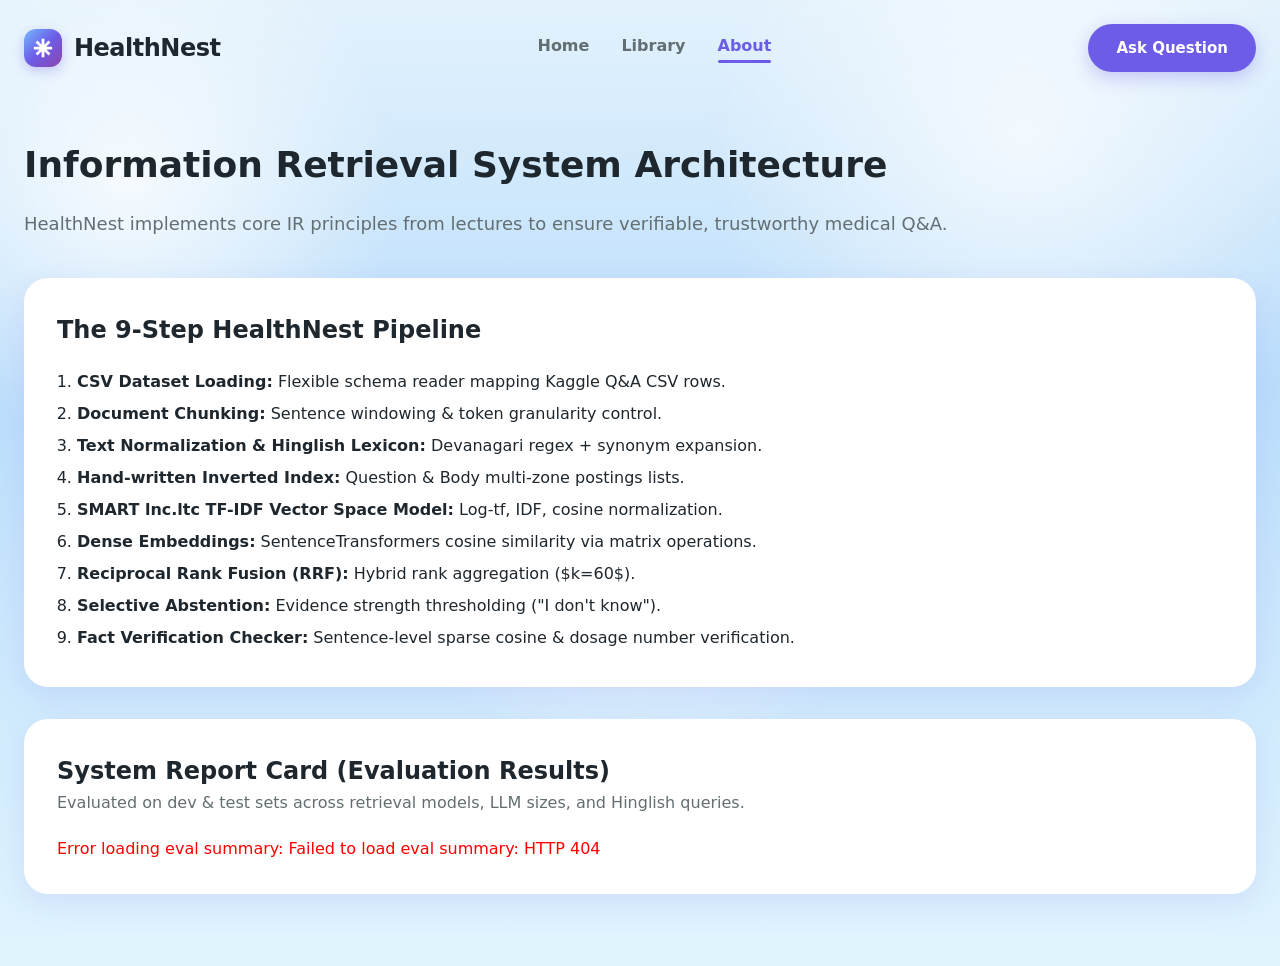
==== frontend/about.html @ 064f39f6 "Completed HealthNest IR & RAG Q&A System implementation" ====
<!DOCTYPE html>
<html lang="en">
<head>
  <meta charset="UTF-8">
  <meta name="viewport" content="width=device-width, initial-scale=1.0">
  <title>About & IR Report Card - HealthNest</title>
  <link rel="stylesheet" href="css/styles.css">
</head>
<body>
  <div class="cloud-bg"></div>
  <div class="app-wrapper">
    <header>
      <a href="/" class="logo-group">
        <div class="logo-asterisk">
          <svg width="22" height="22" viewBox="0 0 24 24" fill="none" stroke="currentColor" stroke-width="3">
            <path d="M12 2v20M2 12h20M4.93 4.93l14.14 14.14M4.93 19.07L19.07 4.93"/>
          </svg>
        </div>
        <span class="logo-text">HealthNest</span>
      </a>
      <nav>
        <a href="/">Home</a>
        <a href="/library">Library</a>
        <a href="/about" class="active">About</a>
      </nav>
      <div class="nav-actions">
        <a href="/" class="btn-get-started" style="text-decoration:none;">Ask Question</a>
      </div>
    </header>

    <section style="padding: 40px 0;">
      <h1 style="font-size: 36px; margin-bottom: 16px;">Information Retrieval System Architecture</h1>
      <p style="font-size: 18px; color: var(--text-muted); margin-bottom: 40px;">
        HealthNest implements core IR principles from lectures to ensure verifiable, trustworthy medical Q&A.
      </p>

      <!-- 9-Step Pipeline Explanation -->
      <div class="answer-card">
        <h2>The 9-Step HealthNest Pipeline</h2>
        <ol style="margin-left: 20px; margin-top: 16px; line-height: 2;">
          <li><strong>CSV Dataset Loading:</strong> Flexible schema reader mapping Kaggle Q&A CSV rows.</li>
          <li><strong>Document Chunking:</strong> Sentence windowing & token granularity control.</li>
          <li><strong>Text Normalization & Hinglish Lexicon:</strong> Devanagari regex + synonym expansion.</li>
          <li><strong>Hand-written Inverted Index:</strong> Question & Body multi-zone postings lists.</li>
          <li><strong>SMART lnc.ltc TF-IDF Vector Space Model:</strong> Log-tf, IDF, cosine normalization.</li>
          <li><strong>Dense Embeddings:</strong> SentenceTransformers cosine similarity via matrix operations.</li>
          <li><strong>Reciprocal Rank Fusion (RRF):</strong> Hybrid rank aggregation ($k=60$).</li>
          <li><strong>Selective Abstention:</strong> Evidence strength thresholding ("I don't know").</li>
          <li><strong>Fact Verification Checker:</strong> Sentence-level sparse cosine & dosage number verification.</li>
        </ol>
      </div>

      <!-- Evaluation Report Card -->
      <div class="answer-card" style="margin-top: 32px;">
        <h2>System Report Card (Evaluation Results)</h2>
        <p style="color: var(--text-muted); margin-bottom: 20px;">Evaluated on dev & test sets across retrieval models, LLM sizes, and Hinglish queries.</p>
        
        <div id="evalContainer">
          <p>Loading evaluation metrics summary...</p>
        </div>
      </div>
    </section>
  </div>

  <script type="module" src="js/about.js"></script>
</body>
</html>
---- frontend/css/styles.css ----
/* 
  HealthNest - Modern Premium Healthcare UI Design System
  Implements visual source of truth matching attached design screenshot.
*/

:root {
  --primary-purple: #6c5ce7;
  --primary-purple-dark: #5849c4;
  --primary-purple-light: #a29bfe;
  --purple-gradient: linear-gradient(135deg, #74b9ff 0%, #6c5ce7 50%, #8e44ad 100%);
  --sky-blue-gradient: linear-gradient(180deg, #e3f2fd 0%, #bbdefb 40%, #e1f5fe 100%);
  --card-bg: rgba(255, 255, 255, 0.85);
  --glass-border: rgba(255, 255, 255, 0.6);
  --text-dark: #1e272e;
  --text-muted: #636e72;
  --bg-light: #f8f9fa;
  --success-green: #00b894;
  --warning-amber: #fdcb6e;
  --danger-red: #d63031;
  --shadow-soft: 0 10px 30px rgba(108, 92, 231, 0.12);
  --shadow-hover: 0 15px 35px rgba(108, 92, 231, 0.22);
  --radius-pill: 50px;
  --radius-card: 20px;
  --font-main: system-ui, -apple-system, BlinkMacSystemFont, "Segoe UI", Roboto, sans-serif;
}

* {
  box-sizing: border-box;
  margin: 0;
  padding: 0;
}

body {
  font-family: var(--font-main);
  background: var(--sky-blue-gradient);
  color: var(--text-dark);
  min-height: 100vh;
  line-height: 1.6;
  overflow-x: hidden;
}

/* Background Cloud Decorations */
.cloud-bg {
  position: fixed;
  top: 0;
  left: 0;
  width: 100%;
  height: 100%;
  pointer-events: none;
  z-index: 0;
  background-image: 
    radial-gradient(circle at 10% 20%, rgba(255, 255, 255, 0.8) 0%, transparent 20%),
    radial-gradient(circle at 80% 15%, rgba(255, 255, 255, 0.7) 0%, transparent 25%),
    radial-gradient(circle at 50% 60%, rgba(255, 255, 255, 0.5) 0%, transparent 30%);
}

.app-wrapper {
  position: relative;
  z-index: 1;
  max-width: 1300px;
  margin: 0 auto;
  padding: 0 24px;
}

/* Header & Top Navigation */
header {
  display: flex;
  justify-content: space-between;
  align-items: center;
  padding: 24px 0;
}

.logo-group {
  display: flex;
  align-items: center;
  gap: 12px;
  text-decoration: none;
}

.logo-asterisk {
  width: 38px;
  height: 38px;
  background: var(--purple-gradient);
  border-radius: 12px;
  display: flex;
  align-items: center;
  justify-content: center;
  color: white;
  font-weight: bold;
  box-shadow: 0 4px 12px rgba(108, 92, 231, 0.3);
}

.logo-text {
  font-size: 24px;
  font-weight: 800;
  color: var(--text-dark);
  letter-spacing: -0.5px;
}

nav {
  display: flex;
  gap: 32px;
}

nav a {
  text-decoration: none;
  color: var(--text-muted);
  font-weight: 600;
  font-size: 16px;
  position: relative;
  padding-bottom: 4px;
  transition: color 0.2s ease;
}

nav a.active {
  color: var(--primary-purple);
}

nav a.active::after {
  content: "";
  position: absolute;
  bottom: 0;
  left: 0;
  width: 100%;
  height: 3px;
  background: var(--primary-purple);
  border-radius: 2px;
}

.nav-actions {
  display: flex;
  align-items: center;
  gap: 16px;
}

.btn-get-started {
  background: var(--primary-purple);
  color: white;
  border: none;
  padding: 12px 28px;
  border-radius: var(--radius-pill);
  font-weight: 700;
  font-size: 15px;
  cursor: pointer;
  box-shadow: 0 6px 18px rgba(108, 92, 231, 0.3);
  transition: transform 0.2s ease, background 0.2s ease;
}

.btn-get-started:hover {
  transform: translateY(-2px);
  background: var(--primary-purple-dark);
}

.btn-avatar-settings {
  width: 44px;
  height: 44px;
  border-radius: 50%;
  background: white;
  border: 1px solid var(--glass-border);
  display: flex;
  align-items: center;
  justify-content: center;
  cursor: pointer;
  box-shadow: var(--shadow-soft);
  transition: transform 0.2s ease;
}

.btn-avatar-settings:hover {
  transform: scale(1.05);
}

/* Settings Popover Modal */
.settings-popover {
  display: none;
  position: absolute;
  top: 80px;
  right: 24px;
  width: 320px;
  background: white;
  border-radius: var(--radius-card);
  padding: 24px;
  box-shadow: 0 20px 40px rgba(0, 0, 0, 0.15);
  border: 1px solid var(--glass-border);
  z-index: 100;
}

.settings-popover.active {
  display: block;
}

.settings-popover h3 {
  font-size: 18px;
  margin-bottom: 16px;
  color: var(--text-dark);
}

.form-group {
  margin-bottom: 16px;
}

.form-group label {
  display: block;
  font-size: 13px;
  font-weight: 700;
  color: var(--text-muted);
  margin-bottom: 6px;
}

.form-group select, .form-group input[type="number"] {
  width: 100%;
  padding: 10px 14px;
  border-radius: 10px;
  border: 1px solid #dfe6e9;
  font-size: 14px;
  outline: none;
}

.checkbox-group {
  display: flex;
  align-items: center;
  gap: 10px;
  margin-top: 10px;
}

/* Hero Section */
.hero-container {
  display: grid;
  grid-template-columns: 1.1fr 0.9fr;
  gap: 40px;
  align-items: center;
  padding: 40px 0 60px 0;
}

.hero-content h1 {
  font-size: 64px;
  font-weight: 900;
  line-height: 1.05;
  letter-spacing: -2px;
  color: var(--text-dark);
  margin-bottom: 32px;
}

.hero-content h1 span.gradient-text {
  background: var(--purple-gradient);
  -webkit-background-clip: text;
  -webkit-text-fill-color: transparent;
}

/* Search Bar Pill */
.search-pill-container {
  position: relative;
  background: white;
  border-radius: var(--radius-pill);
  padding: 8px 12px 8px 24px;
  display: flex;
  align-items: center;
  box-shadow: var(--shadow-soft);
  border: 1px solid rgba(255, 255, 255, 0.8);
  margin-bottom: 40px;
  transition: box-shadow 0.3s ease;
}

.search-pill-container:focus-within {
  box-shadow: var(--shadow-hover);
}

.search-icon {
  color: var(--text-muted);
  margin-right: 14px;
}

.search-input {
  flex: 1;
  border: none;
  outline: none;
  font-size: 18px;
  font-family: inherit;
  color: var(--text-dark);
  background: transparent;
}

.btn-search-submit {
  width: 50px;
  height: 50px;
  border-radius: 50%;
  background: var(--purple-gradient);
  border: none;
  color: white;
  display: flex;
  align-items: center;
  justify-content: center;
  cursor: pointer;
  box-shadow: 0 4px 14px rgba(108, 92, 231, 0.4);
  transition: transform 0.2s ease;
}

.btn-search-submit:hover {
  transform: scale(1.08);
}

/* Category Cards */
.category-cards-grid {
  display: grid;
  grid-template-columns: repeat(3, 1fr);
  gap: 20px;
}

.cat-card {
  background: var(--card-bg);
  backdrop-filter: blur(10px);
  border-radius: var(--radius-card);
  padding: 24px;
  text-align: center;
  border: 1px solid var(--glass-border);
  box-shadow: var(--shadow-soft);
  cursor: pointer;
  transition: transform 0.2s ease, box-shadow 0.2s ease;
}

.cat-card:hover {
  transform: translateY(-5px);
  box-shadow: var(--shadow-hover);
}

.cat-icon-wrapper {
  width: 56px;
  height: 56px;
  border-radius: 16px;
  background: #f1f2f6;
  margin: 0 auto 14px auto;
  display: flex;
  align-items: center;
  justify-content: center;
}

.cat-card h4 {
  font-size: 16px;
  font-weight: 700;
  color: var(--text-dark);
}

/* Hero Right Image */
.hero-image-wrapper {
  position: relative;
  width: 100%;
  height: 480px;
  border-radius: 30px;
  overflow: hidden;
  box-shadow: var(--shadow-soft);
}

.hero-img {
  width: 100%;
  height: 100%;
  object-fit: cover;

}

/* Results & Answer Section */
.results-section {
  display: none;
  margin-top: 40px;
  padding-bottom: 80px;
}

.results-section.active {
  display: block;
}

.answer-card {
  background: white;
  border-radius: 24px;
  padding: 32px;
  box-shadow: var(--shadow-soft);
  border: 1px solid var(--glass-border);
  margin-bottom: 32px;
}

.answer-card-header {
  display: flex;
  justify-content: space-between;
  align-items: center;
  margin-bottom: 20px;
  padding-bottom: 12px;
  border-bottom: 1px solid #f1f2f6;
}

.answer-badge {
  display: inline-block;
  padding: 4px 12px;
  border-radius: var(--radius-pill);
  font-size: 12px;
  font-weight: 700;
  text-transform: uppercase;
}

.badge-supported {
  background: #e6fffa;
  color: var(--success-green);
  border: 1px solid #b2f5ea;
}

.badge-not-found {
  background: #fffaf0;
  color: #dd6b20;
  border: 1px solid #fbd38d;
}

.sentence-item {
  margin-bottom: 16px;
  font-size: 17px;
  line-height: 1.7;
}

.citation-tag {
  display: inline-flex;
  align-items: center;
  justify-content: center;
  width: 26px;
  height: 26px;
  background: var(--primary-purple-light);
  color: white;
  border-radius: 50%;
  font-size: 12px;
  font-weight: 800;
  margin-left: 6px;
  cursor: pointer;
  text-decoration: none;
  transition: transform 0.2s ease, background 0.2s ease;
}

.citation-tag:hover {
  transform: scale(1.15);
  background: var(--primary-purple);
}

/* Banner Alerts */
.emergency-banner {
  background: #fff5f5;
  border-left: 6px solid var(--danger-red);
  padding: 16px 20px;
  border-radius: 12px;
  margin-bottom: 24px;
  color: #c53030;
  font-weight: 700;
  font-size: 15px;
}

.disclaimer-footer {
  margin-top: 24px;
  padding-top: 14px;
  border-top: 1px solid #f1f2f6;
  font-size: 13px;
  color: var(--text-muted);
  font-style: italic;
}

/* Sources List */
.sources-container {
  margin-top: 32px;
}

.sources-container h3 {
  font-size: 20px;
  margin-bottom: 16px;
}

.source-card {
  background: white;
  border-radius: 16px;
  padding: 20px;
  margin-bottom: 16px;
  border: 1px solid #edf2f7;
  box-shadow: 0 4px 12px rgba(0,0,0,0.03);
  transition: border-color 0.3s ease;
}

.source-card.highlighted {
  border: 2px solid var(--primary-purple);
  box-shadow: 0 0 15px rgba(108, 92, 231, 0.2);
}

.source-num {
  font-weight: 800;
  color: var(--primary-purple);
  margin-right: 8px;
}

/* Inspector Collapsible */
.inspector-card {
  background: #f8fafc;
  border-radius: 16px;
  padding: 20px;
  margin-top: 32px;
  border: 1px solid #e2e8f0;
}

.inspector-grid {
  display: grid;
  grid-template-columns: repeat(3, 1fr);
  gap: 16px;
  margin-top: 16px;
}

.inspector-col {
  background: white;
  padding: 14px;
  border-radius: 12px;
  font-size: 13px;
}

/* Skeleton Loading Animation */
.skeleton-loader {
  display: none;
  padding: 40px;
  text-align: center;
}

.skeleton-loader.active {
  display: block;
}

.skeleton-line {
  height: 18px;
  background: linear-gradient(90deg, #edf2f7 25%, #e2e8f0 50%, #edf2f7 75%);
  background-size: 200% 100%;
  animation: loading 1.5s infinite;
  border-radius: 6px;
  margin-bottom: 12px;
}

@keyframes loading {
  0% { background-position: 200% 0; }
  100% { background-position: -200% 0; }
}

/* Responsive Layout */
@media (max-width: 900px) {
  .hero-container {
    grid-template-columns: 1fr;
  }
  .hero-image-wrapper {
    height: 300px;
  }
  .category-cards-grid {
    grid-template-columns: 1fr;
  }
}
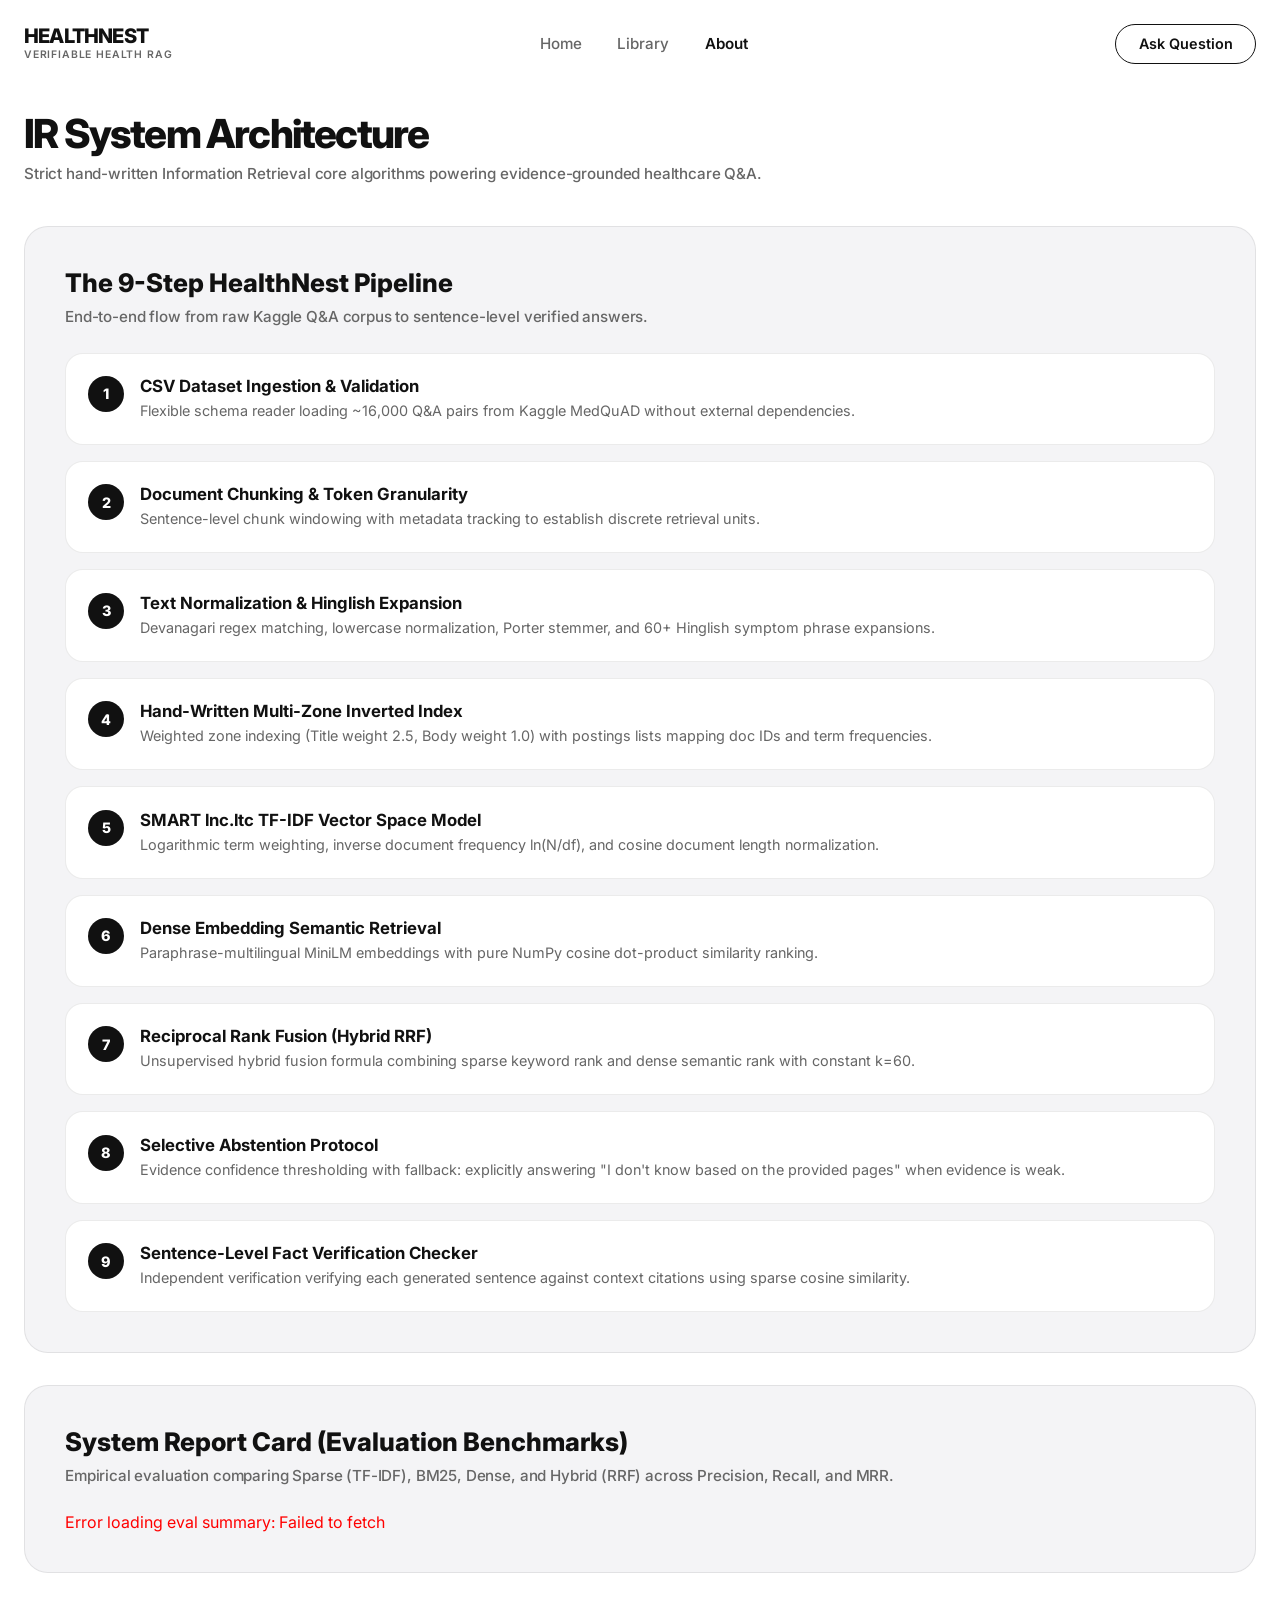
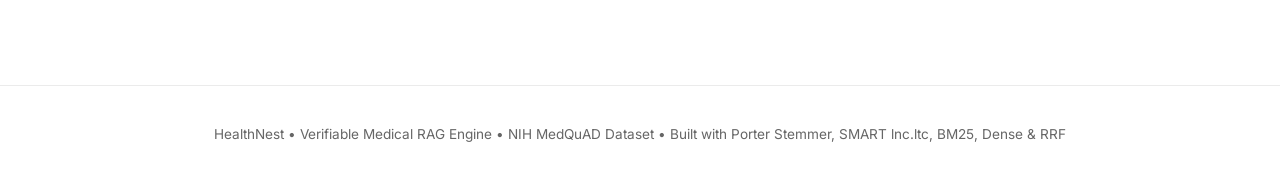
==== commit 5a181c53: "Redesigned answer, library, and about pages into unified Dr. Preeti minimalist luxury Bento design s" ====
--- a/frontend/about.html
+++ b/frontend/about.html
@@ -3,64 +3,140 @@
 <head>
   <meta charset="UTF-8">
   <meta name="viewport" content="width=device-width, initial-scale=1.0">
-  <title>About & IR Report Card - HealthNest</title>
+  <title>About & Architecture — HealthNest</title>
+  <meta name="description" content="Information Retrieval architecture, 9-step pipeline, and system report card benchmarks.">
+  
+  <!-- Google Fonts & Font Awesome -->
+  <link rel="preconnect" href="https://fonts.googleapis.com">
+  <link rel="preconnect" href="https://fonts.gstatic.com" crossorigin>
+  <link href="https://fonts.googleapis.com/css2?family=Inter:wght@400;500;600;700;800;900&display=swap" rel="stylesheet">
+  <link rel="stylesheet" href="https://cdnjs.cloudflare.com/ajax/libs/font-awesome/6.4.0/css/all.min.css">
   <link rel="stylesheet" href="css/styles.css">
 </head>
 <body>
-  <div class="cloud-bg"></div>
-  <div class="app-wrapper">
-    <header>
-      <a href="/" class="logo-group">
-        <div class="logo-asterisk">
-          <svg width="22" height="22" viewBox="0 0 24 24" fill="none" stroke="currentColor" stroke-width="3">
-            <path d="M12 2v20M2 12h20M4.93 4.93l14.14 14.14M4.93 19.07L19.07 4.93"/>
-          </svg>
-        </div>
-        <span class="logo-text">HealthNest</span>
+
+  <!-- Header -->
+  <header class="header">
+    <div class="container header-inner">
+      <a href="/" class="logo-block">
+        <span class="logo-main">HEALTHNEST</span>
+        <span class="logo-sub">verifiable health rag</span>
       </a>
-      <nav>
+
+      <nav class="header-nav-links">
         <a href="/">Home</a>
         <a href="/library">Library</a>
         <a href="/about" class="active">About</a>
       </nav>
-      <div class="nav-actions">
-        <a href="/" class="btn-get-started" style="text-decoration:none;">Ask Question</a>
-      </div>
-    </header>
 
-    <section style="padding: 40px 0;">
-      <h1 style="font-size: 36px; margin-bottom: 16px;">Information Retrieval System Architecture</h1>
-      <p style="font-size: 18px; color: var(--text-muted); margin-bottom: 40px;">
-        HealthNest implements core IR principles from lectures to ensure verifiable, trustworthy medical Q&A.
+      <a href="/" class="btn-pill btn-outline">Ask Question</a>
+    </div>
+  </header>
+
+  <main class="container" style="padding-top: 1.5rem; padding-bottom: 5rem;">
+    <!-- Hero Title -->
+    <div style="margin-bottom: 2.5rem;">
+      <h1 class="text-massive" style="font-size: 2.5rem; margin-bottom: 0.5rem;">IR System Architecture</h1>
+      <p class="text-subtitle">
+        Strict hand-written Information Retrieval core algorithms powering evidence-grounded healthcare Q&A.
+      </p>
+    </div>
+
+    <!-- 9-Step Pipeline Card -->
+    <div class="answer-hero-header">
+      <h2 style="font-size: 1.6rem; font-weight: 800; color: var(--text-pure); margin-bottom: 0.5rem;">
+        The 9-Step HealthNest Pipeline
+      </h2>
+      <p class="text-subtitle" style="margin-bottom: 1.5rem;">
+        End-to-end flow from raw Kaggle Q&A corpus to sentence-level verified answers.
       </p>
 
-      <!-- 9-Step Pipeline Explanation -->
-      <div class="answer-card">
-        <h2>The 9-Step HealthNest Pipeline</h2>
-        <ol style="margin-left: 20px; margin-top: 16px; line-height: 2;">
-          <li><strong>CSV Dataset Loading:</strong> Flexible schema reader mapping Kaggle Q&A CSV rows.</li>
-          <li><strong>Document Chunking:</strong> Sentence windowing & token granularity control.</li>
-          <li><strong>Text Normalization & Hinglish Lexicon:</strong> Devanagari regex + synonym expansion.</li>
-          <li><strong>Hand-written Inverted Index:</strong> Question & Body multi-zone postings lists.</li>
-          <li><strong>SMART lnc.ltc TF-IDF Vector Space Model:</strong> Log-tf, IDF, cosine normalization.</li>
-          <li><strong>Dense Embeddings:</strong> SentenceTransformers cosine similarity via matrix operations.</li>
-          <li><strong>Reciprocal Rank Fusion (RRF):</strong> Hybrid rank aggregation ($k=60$).</li>
-          <li><strong>Selective Abstention:</strong> Evidence strength thresholding ("I don't know").</li>
-          <li><strong>Fact Verification Checker:</strong> Sentence-level sparse cosine & dosage number verification.</li>
-        </ol>
+      <ul class="architecture-pipeline-list">
+        <li class="pipeline-step-item">
+          <div class="pipeline-step-number">1</div>
+          <div class="pipeline-step-content">
+            <strong>CSV Dataset Ingestion & Validation</strong>
+            <p>Flexible schema reader loading ~16,000 Q&A pairs from Kaggle MedQuAD without external dependencies.</p>
+          </div>
+        </li>
+        <li class="pipeline-step-item">
+          <div class="pipeline-step-number">2</div>
+          <div class="pipeline-step-content">
+            <strong>Document Chunking & Token Granularity</strong>
+            <p>Sentence-level chunk windowing with metadata tracking to establish discrete retrieval units.</p>
+          </div>
+        </li>
+        <li class="pipeline-step-item">
+          <div class="pipeline-step-number">3</div>
+          <div class="pipeline-step-content">
+            <strong>Text Normalization & Hinglish Expansion</strong>
+            <p>Devanagari regex matching, lowercase normalization, Porter stemmer, and 60+ Hinglish symptom phrase expansions.</p>
+          </div>
+        </li>
+        <li class="pipeline-step-item">
+          <div class="pipeline-step-number">4</div>
+          <div class="pipeline-step-content">
+            <strong>Hand-Written Multi-Zone Inverted Index</strong>
+            <p>Weighted zone indexing (Title weight 2.5, Body weight 1.0) with postings lists mapping doc IDs and term frequencies.</p>
+          </div>
+        </li>
+        <li class="pipeline-step-item">
+          <div class="pipeline-step-number">5</div>
+          <div class="pipeline-step-content">
+            <strong>SMART lnc.ltc TF-IDF Vector Space Model</strong>
+            <p>Logarithmic term weighting, inverse document frequency ln(N/df), and cosine document length normalization.</p>
+          </div>
+        </li>
+        <li class="pipeline-step-item">
+          <div class="pipeline-step-number">6</div>
+          <div class="pipeline-step-content">
+            <strong>Dense Embedding Semantic Retrieval</strong>
+            <p>Paraphrase-multilingual MiniLM embeddings with pure NumPy cosine dot-product similarity ranking.</p>
+          </div>
+        </li>
+        <li class="pipeline-step-item">
+          <div class="pipeline-step-number">7</div>
+          <div class="pipeline-step-content">
+            <strong>Reciprocal Rank Fusion (Hybrid RRF)</strong>
+            <p>Unsupervised hybrid fusion formula combining sparse keyword rank and dense semantic rank with constant k=60.</p>
+          </div>
+        </li>
+        <li class="pipeline-step-item">
+          <div class="pipeline-step-number">8</div>
+          <div class="pipeline-step-content">
+            <strong>Selective Abstention Protocol</strong>
+            <p>Evidence confidence thresholding with fallback: explicitly answering "I don't know based on the provided pages" when evidence is weak.</p>
+          </div>
+        </li>
+        <li class="pipeline-step-item">
+          <div class="pipeline-step-number">9</div>
+          <div class="pipeline-step-content">
+            <strong>Sentence-Level Fact Verification Checker</strong>
+            <p>Independent verification verifying each generated sentence against context citations using sparse cosine similarity.</p>
+          </div>
+        </li>
+      </ul>
+    </div>
+
+    <!-- System Report Card -->
+    <div class="answer-hero-header" style="margin-top: 2rem;">
+      <h2 style="font-size: 1.6rem; font-weight: 800; color: var(--text-pure); margin-bottom: 0.5rem;">
+        System Report Card (Evaluation Benchmarks)
+      </h2>
+      <p class="text-subtitle" style="margin-bottom: 1.5rem;">
+        Empirical evaluation comparing Sparse (TF-IDF), BM25, Dense, and Hybrid (RRF) across Precision, Recall, and MRR.
+      </p>
+
+      <div id="evalContainer">
+        <p style="color: #666;">Loading benchmark evaluation metrics...</p>
       </div>
+    </div>
+  </main>
 
-      <!-- Evaluation Report Card -->
-      <div class="answer-card" style="margin-top: 32px;">
-        <h2>System Report Card (Evaluation Results)</h2>
-        <p style="color: var(--text-muted); margin-bottom: 20px;">Evaluated on dev & test sets across retrieval models, LLM sizes, and Hinglish queries.</p>
-        
-        <div id="evalContainer">
-          <p>Loading evaluation metrics summary...</p>
-        </div>
-      </div>
-    </section>
-  </div>
+  <!-- Footer -->
+  <footer class="app-footer">
+    <p>HealthNest • Verifiable Medical RAG Engine • NIH MedQuAD Dataset • Built with Porter Stemmer, SMART lnc.ltc, BM25, Dense & RRF</p>
+  </footer>
 
   <script type="module" src="js/about.js"></script>
 </body>
--- a/frontend/css/styles.css
+++ b/frontend/css/styles.css
@@ -1,548 +1,942 @@
-/* 
-  HealthNest - Modern Premium Healthcare UI Design System
-  Implements visual source of truth matching attached design screenshot.
-*/
+/* ==========================================
+   HEALTHNEST - MINIMALIST LUXURY BENTO DESIGN
+   100% Consistent with Dr. Preeti Aesthetic
+   ========================================== */
 
 :root {
-  --primary-purple: #6c5ce7;
-  --primary-purple-dark: #5849c4;
-  --primary-purple-light: #a29bfe;
-  --purple-gradient: linear-gradient(135deg, #74b9ff 0%, #6c5ce7 50%, #8e44ad 100%);
-  --sky-blue-gradient: linear-gradient(180deg, #e3f2fd 0%, #bbdefb 40%, #e1f5fe 100%);
-  --card-bg: rgba(255, 255, 255, 0.85);
-  --glass-border: rgba(255, 255, 255, 0.6);
-  --text-dark: #1e272e;
-  --text-muted: #636e72;
-  --bg-light: #f8f9fa;
-  --success-green: #00b894;
-  --warning-amber: #fdcb6e;
-  --danger-red: #d63031;
-  --shadow-soft: 0 10px 30px rgba(108, 92, 231, 0.12);
-  --shadow-hover: 0 15px 35px rgba(108, 92, 231, 0.22);
-  --radius-pill: 50px;
-  --radius-card: 20px;
-  --font-main: system-ui, -apple-system, BlinkMacSystemFont, "Segoe UI", Roboto, sans-serif;
+    --bg-body: #ffffff;
+    --bg-card: #f4f4f6;
+    --bg-dark: #111111;
+    --text-pure: #111111;
+    --text-light: #ffffff;
+    --text-muted: #666666;
+    --border-light: rgba(0, 0, 0, 0.08);
+    --border-focus: #111111;
+    
+    --font-main: 'Inter', -apple-system, BlinkMacSystemFont, sans-serif;
+    
+    --radius-bento: 24px;
+    --radius-pill: 100px;
 }
 
 * {
-  box-sizing: border-box;
-  margin: 0;
-  padding: 0;
+    margin: 0;
+    padding: 0;
+    box-sizing: border-box;
+    scroll-behavior: smooth;
 }
 
 body {
-  font-family: var(--font-main);
-  background: var(--sky-blue-gradient);
-  color: var(--text-dark);
-  min-height: 100vh;
-  line-height: 1.6;
-  overflow-x: hidden;
-}
-
-/* Background Cloud Decorations */
-.cloud-bg {
-  position: fixed;
-  top: 0;
-  left: 0;
-  width: 100%;
-  height: 100%;
-  pointer-events: none;
-  z-index: 0;
-  background-image: 
-    radial-gradient(circle at 10% 20%, rgba(255, 255, 255, 0.8) 0%, transparent 20%),
-    radial-gradient(circle at 80% 15%, rgba(255, 255, 255, 0.7) 0%, transparent 25%),
-    radial-gradient(circle at 50% 60%, rgba(255, 255, 255, 0.5) 0%, transparent 30%);
-}
-
-.app-wrapper {
-  position: relative;
-  z-index: 1;
-  max-width: 1300px;
-  margin: 0 auto;
-  padding: 0 24px;
-}
-
-/* Header & Top Navigation */
-header {
-  display: flex;
-  justify-content: space-between;
-  align-items: center;
-  padding: 24px 0;
-}
-
-.logo-group {
-  display: flex;
-  align-items: center;
-  gap: 12px;
-  text-decoration: none;
-}
-
-.logo-asterisk {
-  width: 38px;
-  height: 38px;
-  background: var(--purple-gradient);
-  border-radius: 12px;
-  display: flex;
-  align-items: center;
-  justify-content: center;
-  color: white;
-  font-weight: bold;
-  box-shadow: 0 4px 12px rgba(108, 92, 231, 0.3);
-}
-
-.logo-text {
-  font-size: 24px;
-  font-weight: 800;
-  color: var(--text-dark);
-  letter-spacing: -0.5px;
-}
-
-nav {
-  display: flex;
-  gap: 32px;
-}
-
-nav a {
-  text-decoration: none;
-  color: var(--text-muted);
-  font-weight: 600;
-  font-size: 16px;
-  position: relative;
-  padding-bottom: 4px;
-  transition: color 0.2s ease;
-}
-
-nav a.active {
-  color: var(--primary-purple);
-}
-
-nav a.active::after {
-  content: "";
-  position: absolute;
-  bottom: 0;
-  left: 0;
-  width: 100%;
-  height: 3px;
-  background: var(--primary-purple);
-  border-radius: 2px;
-}
-
-.nav-actions {
-  display: flex;
-  align-items: center;
-  gap: 16px;
-}
-
-.btn-get-started {
-  background: var(--primary-purple);
-  color: white;
-  border: none;
-  padding: 12px 28px;
-  border-radius: var(--radius-pill);
-  font-weight: 700;
-  font-size: 15px;
-  cursor: pointer;
-  box-shadow: 0 6px 18px rgba(108, 92, 231, 0.3);
-  transition: transform 0.2s ease, background 0.2s ease;
-}
-
-.btn-get-started:hover {
-  transform: translateY(-2px);
-  background: var(--primary-purple-dark);
-}
-
-.btn-avatar-settings {
-  width: 44px;
-  height: 44px;
-  border-radius: 50%;
-  background: white;
-  border: 1px solid var(--glass-border);
-  display: flex;
-  align-items: center;
-  justify-content: center;
-  cursor: pointer;
-  box-shadow: var(--shadow-soft);
-  transition: transform 0.2s ease;
-}
-
-.btn-avatar-settings:hover {
-  transform: scale(1.05);
-}
-
-/* Settings Popover Modal */
-.settings-popover {
-  display: none;
-  position: absolute;
-  top: 80px;
-  right: 24px;
-  width: 320px;
-  background: white;
-  border-radius: var(--radius-card);
-  padding: 24px;
-  box-shadow: 0 20px 40px rgba(0, 0, 0, 0.15);
-  border: 1px solid var(--glass-border);
-  z-index: 100;
-}
-
-.settings-popover.active {
-  display: block;
-}
-
-.settings-popover h3 {
-  font-size: 18px;
-  margin-bottom: 16px;
-  color: var(--text-dark);
-}
-
-.form-group {
-  margin-bottom: 16px;
-}
-
-.form-group label {
-  display: block;
-  font-size: 13px;
-  font-weight: 700;
-  color: var(--text-muted);
-  margin-bottom: 6px;
-}
-
-.form-group select, .form-group input[type="number"] {
-  width: 100%;
-  padding: 10px 14px;
-  border-radius: 10px;
-  border: 1px solid #dfe6e9;
-  font-size: 14px;
-  outline: none;
-}
-
-.checkbox-group {
-  display: flex;
-  align-items: center;
-  gap: 10px;
-  margin-top: 10px;
-}
-
-/* Hero Section */
-.hero-container {
-  display: grid;
-  grid-template-columns: 1.1fr 0.9fr;
-  gap: 40px;
-  align-items: center;
-  padding: 40px 0 60px 0;
-}
-
-.hero-content h1 {
-  font-size: 64px;
-  font-weight: 900;
-  line-height: 1.05;
-  letter-spacing: -2px;
-  color: var(--text-dark);
-  margin-bottom: 32px;
-}
-
-.hero-content h1 span.gradient-text {
-  background: var(--purple-gradient);
-  -webkit-background-clip: text;
-  -webkit-text-fill-color: transparent;
-}
-
-/* Search Bar Pill */
+    background-color: var(--bg-body);
+    color: var(--text-pure);
+    font-family: var(--font-main);
+    -webkit-font-smoothing: antialiased;
+    overflow-x: hidden;
+}
+
+/* Typography matching exact reference */
+.text-massive {
+    font-size: clamp(2rem, 3.8vw, 3.4vw);
+    line-height: 1.08;
+    letter-spacing: -0.045em;
+    font-weight: 800;
+    color: var(--text-pure);
+}
+
+.text-huge {
+    font-size: 2.6rem;
+    line-height: 1.05;
+    letter-spacing: -0.04em;
+    font-weight: 800;
+    color: var(--text-pure);
+}
+
+.text-subtitle {
+    font-size: 0.95rem;
+    font-weight: 500;
+    color: var(--text-muted);
+    letter-spacing: -0.01em;
+    line-height: 1.5;
+}
+
+.container {
+    width: 100%;
+    max-width: 1400px;
+    margin: 0 auto;
+    padding: 0 1.5rem;
+}
+
+/* ELITE PRELOADER */
+.loader-wrapper {
+    position: fixed;
+    top: 0;
+    left: 0;
+    width: 100vw;
+    height: 100vh;
+    background-color: var(--bg-body);
+    display: flex;
+    justify-content: center;
+    align-items: center;
+    z-index: 9999;
+    transition: opacity 0.7s cubic-bezier(0.16, 1, 0.3, 1), visibility 0.7s;
+}
+.loader-logo {
+    font-size: 2.5rem;
+    letter-spacing: -0.05em;
+    font-weight: 800;
+    color: var(--text-pure);
+    opacity: 0;
+    animation: loaderReveal 1s cubic-bezier(0.16, 1, 0.3, 1) forwards;
+}
+@keyframes loaderReveal {
+    0% { opacity: 0; transform: translateY(16px); }
+    100% { opacity: 1; transform: translateY(0); }
+}
+
+/* SCROLL REVEAL ANIMATIONS */
+.reveal {
+    opacity: 0;
+    transform: translateY(25px);
+    transition: opacity 0.8s cubic-bezier(0.16, 1, 0.3, 1), transform 0.8s cubic-bezier(0.16, 1, 0.3, 1);
+}
+.reveal.active {
+    opacity: 1;
+    transform: translateY(0);
+}
+
+/* HEADER */
+.header {
+    background: var(--bg-body);
+    padding: 1.5rem 0;
+}
+.header-inner {
+    display: flex;
+    justify-content: space-between;
+    align-items: center;
+}
+.logo-block {
+    display: flex;
+    flex-direction: column;
+    text-decoration: none;
+    color: var(--text-pure);
+}
+.logo-main {
+    font-size: 1.25rem;
+    font-weight: 800;
+    letter-spacing: -0.04em;
+    line-height: 1;
+}
+.logo-sub {
+    font-size: 0.65rem;
+    font-weight: 600;
+    color: var(--text-muted);
+    text-transform: uppercase;
+    letter-spacing: 0.08em;
+    margin-top: 2px;
+}
+
+.header-nav-links {
+    display: flex;
+    gap: 2.2rem;
+    align-items: center;
+}
+.header-nav-links a {
+    text-decoration: none;
+    color: var(--text-muted);
+    font-weight: 500;
+    font-size: 0.95rem;
+    transition: color 0.2s ease;
+}
+.header-nav-links a:hover, .header-nav-links a.active {
+    color: var(--text-pure);
+    font-weight: 600;
+}
+
+.btn-pill {
+    display: inline-flex;
+    align-items: center;
+    justify-content: center;
+    padding: 0.65rem 1.4rem;
+    border-radius: var(--radius-pill);
+    font-size: 0.9rem;
+    font-weight: 600;
+    text-decoration: none;
+    transition: all 0.2s ease;
+    cursor: pointer;
+}
+.btn-outline {
+    border: 1px solid var(--text-pure);
+    color: var(--text-pure);
+    background: transparent;
+}
+.btn-outline:hover {
+    background: var(--text-pure);
+    color: var(--text-light);
+}
+
+.btn-white {
+    background: var(--bg-body);
+    color: var(--text-pure);
+    border: 1px solid var(--border-light);
+    box-shadow: 0 4px 12px rgba(0,0,0,0.04);
+}
+.btn-white:hover {
+    background: var(--text-pure);
+    color: var(--text-light);
+    border-color: var(--text-pure);
+}
+
+/* BENTO HERO SECTION */
+.hero-bento {
+    padding: 0.5rem 0 3rem 0;
+}
+.bento-grid {
+    display: grid;
+    grid-template-columns: 1.15fr 0.85fr;
+    gap: 1.5rem;
+    min-height: 650px;
+}
+.bento-col-left {
+    display: flex;
+    flex-direction: column;
+    gap: 1.5rem;
+}
+.bento-squares {
+    display: grid;
+    grid-template-columns: 1fr 1fr;
+    gap: 1.5rem;
+    height: 190px;
+}
+.bento-box {
+    background: var(--bg-card);
+    border-radius: var(--radius-bento);
+    overflow: hidden;
+    position: relative;
+    border: 1px solid var(--border-light);
+}
+.box-p { padding: 2.2rem; }
+
+.square-box {
+    height: 100%;
+    position: relative;
+    cursor: pointer;
+    transition: transform 0.3s ease;
+}
+.square-box:hover {
+    transform: translateY(-4px);
+}
+.square-box img {
+    position: absolute;
+    top: 0; left: 0;
+    width: 100%; height: 100%;
+    object-fit: cover;
+}
+.square-overlay {
+    position: absolute;
+    bottom: 0.8rem; left: 0.8rem; right: 0.8rem;
+    background: rgba(255, 255, 255, 0.94);
+    backdrop-filter: blur(10px);
+    border-radius: 14px;
+    padding: 0.75rem 1rem;
+    z-index: 5;
+    border: 1px solid rgba(0,0,0,0.06);
+}
+.square-overlay h5 {
+    font-size: 0.88rem;
+    font-weight: 700;
+    color: var(--text-pure);
+}
+
+.bento-col-right {
+    height: 100%;
+}
+.bento-hero-portrait {
+    height: 100%;
+    min-height: 600px;
+    position: relative;
+}
+
+.bento-box > img.hero-bg-img {
+    position: absolute;
+    top: 0;
+    left: 0;
+    width: 100%;
+    height: 100%;
+    object-fit: cover;
+    z-index: 1;
+}
+
+.portrait-inner {
+    position: absolute;
+    bottom: 1.5rem;
+    left: 1.5rem;
+    right: 1.5rem;
+    display: grid;
+    grid-template-columns: 1fr 1fr;
+    gap: 1rem;
+    z-index: 10;
+}
+.glass-card {
+    background: rgba(255, 255, 255, 0.92);
+    backdrop-filter: blur(12px);
+    -webkit-backdrop-filter: blur(12px);
+    border-radius: 18px;
+    padding: 1.4rem;
+    display: flex;
+    flex-direction: column;
+    justify-content: space-between;
+    min-height: 160px;
+    transition: transform 0.3s ease, box-shadow 0.3s ease;
+    border: 1px solid rgba(255, 255, 255, 0.6);
+    cursor: pointer;
+}
+.glass-card:hover {
+    transform: translateY(-5px);
+    box-shadow: 0 12px 24px rgba(0, 0, 0, 0.08);
+}
+.glass-card h4 {
+    font-size: 1.35rem;
+    line-height: 1.15;
+    letter-spacing: -0.03em;
+    font-weight: 800;
+    color: var(--text-pure);
+}
+.glass-card p {
+    font-size: 0.82rem;
+    color: var(--text-muted);
+    margin-top: 0.4rem;
+}
+.glass-card .arrow-btn {
+    align-self: flex-end;
+    width: 32px;
+    height: 32px;
+    border: 1px solid var(--text-pure);
+    border-radius: 50%;
+    display: flex;
+    align-items: center;
+    justify-content: center;
+    color: var(--text-pure);
+    transition: background 0.2s ease, color 0.2s ease;
+}
+.glass-card:hover .arrow-btn {
+    background: var(--text-pure);
+    color: var(--text-light);
+}
+
+/* MINIMALIST SEARCH BAR */
+.bento-search-container {
+    position: relative;
+    width: 100%;
+    margin-top: 1.2rem;
+}
 .search-pill-container {
-  position: relative;
-  background: white;
-  border-radius: var(--radius-pill);
-  padding: 8px 12px 8px 24px;
-  display: flex;
-  align-items: center;
-  box-shadow: var(--shadow-soft);
-  border: 1px solid rgba(255, 255, 255, 0.8);
-  margin-bottom: 40px;
-  transition: box-shadow 0.3s ease;
-}
-
+    background: #ffffff;
+    border-radius: var(--radius-pill);
+    padding: 6px 6px 6px 20px;
+    display: flex;
+    align-items: center;
+    box-shadow: 0 4px 20px rgba(0, 0, 0, 0.06);
+    border: 1px solid rgba(0, 0, 0, 0.1);
+    transition: border-color 0.25s ease, box-shadow 0.25s ease;
+}
 .search-pill-container:focus-within {
-  box-shadow: var(--shadow-hover);
-}
-
+    border-color: var(--text-pure);
+    box-shadow: 0 8px 30px rgba(0, 0, 0, 0.1);
+}
 .search-icon {
-  color: var(--text-muted);
-  margin-right: 14px;
-}
-
+    color: var(--text-pure);
+    margin-right: 12px;
+    flex-shrink: 0;
+}
 .search-input {
-  flex: 1;
-  border: none;
-  outline: none;
-  font-size: 18px;
-  font-family: inherit;
-  color: var(--text-dark);
-  background: transparent;
-}
-
+    flex: 1;
+    border: none;
+    outline: none;
+    font-size: 1.05rem;
+    font-family: inherit;
+    font-weight: 500;
+    color: var(--text-pure);
+    background: transparent;
+}
+.search-input::placeholder {
+    color: #999999;
+}
 .btn-search-submit {
-  width: 50px;
-  height: 50px;
-  border-radius: 50%;
-  background: var(--purple-gradient);
-  border: none;
-  color: white;
-  display: flex;
-  align-items: center;
-  justify-content: center;
-  cursor: pointer;
-  box-shadow: 0 4px 14px rgba(108, 92, 231, 0.4);
-  transition: transform 0.2s ease;
-}
-
+    width: 48px;
+    height: 48px;
+    border-radius: 50%;
+    background: var(--text-pure);
+    border: none;
+    color: var(--text-light);
+    display: flex;
+    align-items: center;
+    justify-content: center;
+    cursor: pointer;
+    transition: transform 0.2s ease, background-color 0.2s ease;
+    flex-shrink: 0;
+}
 .btn-search-submit:hover {
-  transform: scale(1.08);
-}
-
-/* Category Cards */
-.category-cards-grid {
-  display: grid;
-  grid-template-columns: repeat(3, 1fr);
-  gap: 20px;
-}
-
-.cat-card {
-  background: var(--card-bg);
-  backdrop-filter: blur(10px);
-  border-radius: var(--radius-card);
-  padding: 24px;
-  text-align: center;
-  border: 1px solid var(--glass-border);
-  box-shadow: var(--shadow-soft);
-  cursor: pointer;
-  transition: transform 0.2s ease, box-shadow 0.2s ease;
-}
-
-.cat-card:hover {
-  transform: translateY(-5px);
-  box-shadow: var(--shadow-hover);
-}
-
-.cat-icon-wrapper {
-  width: 56px;
-  height: 56px;
-  border-radius: 16px;
-  background: #f1f2f6;
-  margin: 0 auto 14px auto;
-  display: flex;
-  align-items: center;
-  justify-content: center;
-}
-
-.cat-card h4 {
-  font-size: 16px;
-  font-weight: 700;
-  color: var(--text-dark);
-}
-
-/* Hero Right Image */
-.hero-image-wrapper {
-  position: relative;
-  width: 100%;
-  height: 480px;
-  border-radius: 30px;
-  overflow: hidden;
-  box-shadow: var(--shadow-soft);
-}
-
-.hero-img {
-  width: 100%;
-  height: 100%;
-  object-fit: cover;
-
-}
-
-/* Results & Answer Section */
-.results-section {
-  display: none;
-  margin-top: 40px;
-  padding-bottom: 80px;
-}
-
-.results-section.active {
-  display: block;
-}
-
-.answer-card {
-  background: white;
-  border-radius: 24px;
-  padding: 32px;
-  box-shadow: var(--shadow-soft);
-  border: 1px solid var(--glass-border);
-  margin-bottom: 32px;
-}
-
-.answer-card-header {
-  display: flex;
-  justify-content: space-between;
-  align-items: center;
-  margin-bottom: 20px;
-  padding-bottom: 12px;
-  border-bottom: 1px solid #f1f2f6;
+    transform: scale(1.06);
+    background: #333333;
+}
+
+/* MINIMALIST QUERY CHIPS */
+.quick-chips {
+    display: flex;
+    align-items: center;
+    gap: 8px;
+    flex-wrap: wrap;
+    margin-top: 1rem;
+}
+.chip-label {
+    font-size: 0.78rem;
+    font-weight: 700;
+    color: var(--text-muted);
+    text-transform: uppercase;
+    letter-spacing: 0.05em;
+}
+.chip-btn {
+    background: #ffffff;
+    border: 1px solid rgba(0,0,0,0.1);
+    border-radius: 20px;
+    padding: 6px 14px;
+    font-size: 0.82rem;
+    font-weight: 600;
+    color: var(--text-pure);
+    cursor: pointer;
+    transition: all 0.2s ease;
+}
+.chip-btn:hover {
+    background: var(--text-pure);
+    color: var(--text-light);
+    border-color: var(--text-pure);
+    transform: translateY(-2px);
+}
+
+/* MINIMALIST AUTO-SUGGEST DROPDOWN */
+.suggest-dropdown {
+    display: none;
+    position: absolute;
+    top: calc(100% + 8px);
+    left: 0;
+    right: 0;
+    background: rgba(255, 255, 255, 0.98);
+    backdrop-filter: blur(20px);
+    border-radius: 18px;
+    padding: 10px;
+    box-shadow: 0 16px 40px rgba(0, 0, 0, 0.1);
+    border: 1px solid var(--border-light);
+    z-index: 999;
+}
+.suggest-dropdown.active {
+    display: block;
+}
+.suggest-item {
+    display: flex;
+    align-items: center;
+    gap: 12px;
+    padding: 10px 14px;
+    border-radius: 10px;
+    font-size: 0.92rem;
+    font-weight: 600;
+    color: var(--text-pure);
+    cursor: pointer;
+    transition: background 0.15s ease;
+}
+.suggest-item:hover {
+    background: #f1f2f4;
+}
+.suggest-item-icon {
+    color: var(--text-pure);
+}
+
+/* PRIMARY CATEGORIES SECTION */
+.services-section {
+    padding: 4rem 0 6rem 0;
+}
+.service-list {
+    display: grid;
+    grid-template-columns: repeat(3, 1fr);
+    gap: 1.5rem;
+    margin-top: 2.5rem;
+}
+.s-card {
+    background: var(--bg-card);
+    border-radius: var(--radius-bento);
+    padding: 2.2rem;
+    cursor: pointer;
+    transition: transform 0.3s ease, box-shadow 0.3s ease;
+    border: 1px solid var(--border-light);
+}
+.s-card:hover {
+    transform: translateY(-6px);
+    box-shadow: 0 15px 30px rgba(0,0,0,0.06);
+}
+.s-card h3 {
+    font-size: 1.6rem;
+    letter-spacing: -0.03em;
+    margin-bottom: 0.8rem;
+    font-weight: 800;
+    color: var(--text-pure);
+}
+.s-card p {
+    color: var(--text-muted);
+    margin-bottom: 1.8rem;
+    font-size: 0.95rem;
+    line-height: 1.5;
+}
+.s-card img {
+    width: 100%;
+    border-radius: 16px;
+    height: 200px;
+    object-fit: cover;
+}
+
+/* FULLSCREEN MENU OVERLAY */
+.menu-overlay {
+    position: fixed;
+    top: 0; left: 0; width: 100%; height: 100%;
+    background: rgba(255, 255, 255, 0.96);
+    backdrop-filter: blur(20px);
+    -webkit-backdrop-filter: blur(20px);
+    z-index: 10000;
+    display: flex;
+    flex-direction: column;
+    justify-content: center;
+    align-items: center;
+    opacity: 0;
+    visibility: hidden;
+    transition: all 0.4s cubic-bezier(0.16, 1, 0.3, 1);
+}
+.menu-overlay.active {
+    opacity: 1;
+    visibility: visible;
+}
+.menu-close {
+    position: absolute;
+    top: 2rem; right: 2rem;
+    font-size: 2.2rem;
+    cursor: pointer;
+    background: none;
+    border: none;
+    color: var(--text-pure);
+}
+.menu-links {
+    display: flex;
+    flex-direction: column;
+    gap: 2rem;
+    text-align: center;
+}
+.menu-links a {
+    font-size: 2.8rem;
+    font-weight: 800;
+    color: var(--text-pure);
+    text-decoration: none;
+    letter-spacing: -0.04em;
+    transition: color 0.3s ease;
+}
+.menu-links a:hover { color: #555555; }
+
+/* INFO MODAL POPUP */
+.info-modal-overlay {
+    position: fixed;
+    top: 0; left: 0; width: 100%; height: 100%;
+    background: rgba(255, 255, 255, 0.9);
+    backdrop-filter: blur(15px);
+    -webkit-backdrop-filter: blur(15px);
+    z-index: 10500;
+    display: flex;
+    justify-content: center;
+    align-items: center;
+    opacity: 0;
+    visibility: hidden;
+    transition: all 0.4s cubic-bezier(0.16, 1, 0.3, 1);
+}
+.info-modal-overlay.active {
+    opacity: 1;
+    visibility: visible;
+}
+.info-modal-content {
+    background: var(--bg-card);
+    width: 90%;
+    max-width: 600px;
+    padding: 3.5rem;
+    border-radius: var(--radius-bento);
+    position: relative;
+    transform: translateY(30px) scale(0.95);
+    transition: all 0.4s cubic-bezier(0.16, 1, 0.3, 1);
+    box-shadow: 0 20px 40px rgba(0,0,0,0.08);
+    border: 1px solid var(--border-light);
+}
+.info-modal-overlay.active .info-modal-content {
+    transform: translateY(0) scale(1);
+}
+.info-title {
+    font-size: 2.2rem;
+    font-weight: 800;
+    line-height: 1.1;
+    letter-spacing: -0.04em;
+    margin-bottom: 1.2rem;
+    color: var(--text-pure);
+}
+.info-desc {
+    font-size: 1.05rem;
+    line-height: 1.6;
+    color: #444;
+}
+
+/* FOOTER */
+.app-footer {
+    text-align: center;
+    padding: 2.5rem;
+    color: var(--text-muted);
+    font-size: 0.85rem;
+    border-top: 1px solid var(--border-light);
+}
+
+/* ==========================================
+   ANSWER / LIBRARY / ABOUT PAGE STYLES
+   ========================================== */
+
+/* Answer Page Hero & Cards */
+.answer-hero-header {
+    background: var(--bg-card);
+    border-radius: var(--radius-bento);
+    padding: 2.5rem;
+    border: 1px solid var(--border-light);
+    margin-bottom: 2rem;
+    position: relative;
+}
+
+.query-meta-tags {
+    display: flex;
+    gap: 10px;
+    flex-wrap: wrap;
+    margin-top: 1rem;
+}
+
+.meta-pill {
+    background: #ffffff;
+    border: 1px solid var(--border-light);
+    color: var(--text-pure);
+    padding: 6px 16px;
+    border-radius: var(--radius-pill);
+    font-size: 0.82rem;
+    font-weight: 600;
+}
+
+/* Skeleton Loading */
+.skeleton-loader {
+    display: none;
+    background: var(--bg-card);
+    border-radius: var(--radius-bento);
+    padding: 2.5rem;
+    border: 1px solid var(--border-light);
+    margin-bottom: 2rem;
+}
+.skeleton-loader.active {
+    display: block;
+}
+.skeleton-line {
+    height: 18px;
+    background: linear-gradient(90deg, #e2e8f0 25%, #edf2f7 50%, #e2e8f0 75%);
+    background-size: 200% 100%;
+    animation: shimmer 1.5s infinite;
+    border-radius: 8px;
+    margin-bottom: 14px;
+}
+@keyframes shimmer {
+    0% { background-position: 200% 0; }
+    100% { background-position: -200% 0; }
+}
+
+/* Emergency Banner */
+.emergency-banner {
+    background: #fff5f5;
+    border: 1px solid #feb2b2;
+    color: #c53030;
+    padding: 1.2rem 1.8rem;
+    border-radius: var(--radius-bento);
+    font-size: 0.95rem;
+    font-weight: 600;
+    margin-bottom: 1.5rem;
+    line-height: 1.5;
+}
+
+/* Verified Answer Sentence Items */
+.sentence-item {
+    font-size: 1.15rem;
+    line-height: 1.8;
+    color: var(--text-pure);
+    padding: 1rem 0;
+    border-bottom: 1px solid rgba(0, 0, 0, 0.05);
+    display: flex;
+    align-items: baseline;
+    flex-wrap: wrap;
+    gap: 8px;
+}
+.sentence-item:last-child {
+    border-bottom: none;
+}
+
+.citation-tag {
+    display: inline-flex;
+    align-items: center;
+    justify-content: center;
+    background: #111111;
+    color: #ffffff;
+    font-size: 0.75rem;
+    font-weight: 700;
+    padding: 3px 8px;
+    border-radius: 6px;
+    text-decoration: none;
+    margin-left: 4px;
+    transition: transform 0.15s ease, background-color 0.15s ease;
+    cursor: pointer;
+}
+.citation-tag:hover {
+    transform: scale(1.1);
+    background: #333333;
 }
 
 .answer-badge {
-  display: inline-block;
-  padding: 4px 12px;
-  border-radius: var(--radius-pill);
-  font-size: 12px;
-  font-weight: 700;
-  text-transform: uppercase;
-}
-
+    padding: 4px 12px;
+    border-radius: var(--radius-pill);
+    font-size: 0.75rem;
+    font-weight: 700;
+    text-transform: uppercase;
+    letter-spacing: 0.04em;
+    display: inline-flex;
+    align-items: center;
+}
 .badge-supported {
-  background: #e6fffa;
-  color: var(--success-green);
-  border: 1px solid #b2f5ea;
-}
-
+    background: #e6f4ea;
+    color: #137333;
+    border: 1px solid rgba(19, 115, 51, 0.2);
+}
 .badge-not-found {
-  background: #fffaf0;
-  color: #dd6b20;
-  border: 1px solid #fbd38d;
-}
-
-.sentence-item {
-  margin-bottom: 16px;
-  font-size: 17px;
-  line-height: 1.7;
-}
-
-.citation-tag {
-  display: inline-flex;
-  align-items: center;
-  justify-content: center;
-  width: 26px;
-  height: 26px;
-  background: var(--primary-purple-light);
-  color: white;
-  border-radius: 50%;
-  font-size: 12px;
-  font-weight: 800;
-  margin-left: 6px;
-  cursor: pointer;
-  text-decoration: none;
-  transition: transform 0.2s ease, background 0.2s ease;
-}
-
-.citation-tag:hover {
-  transform: scale(1.15);
-  background: var(--primary-purple);
-}
-
-/* Banner Alerts */
-.emergency-banner {
-  background: #fff5f5;
-  border-left: 6px solid var(--danger-red);
-  padding: 16px 20px;
-  border-radius: 12px;
-  margin-bottom: 24px;
-  color: #c53030;
-  font-weight: 700;
-  font-size: 15px;
-}
-
-.disclaimer-footer {
-  margin-top: 24px;
-  padding-top: 14px;
-  border-top: 1px solid #f1f2f6;
-  font-size: 13px;
-  color: var(--text-muted);
-  font-style: italic;
-}
-
-/* Sources List */
-.sources-container {
-  margin-top: 32px;
-}
-
-.sources-container h3 {
-  font-size: 20px;
-  margin-bottom: 16px;
-}
-
+    background: #fce8e6;
+    color: #c5221f;
+    border: 1px solid rgba(197, 34, 31, 0.2);
+}
+
+/* Source Cards */
 .source-card {
-  background: white;
-  border-radius: 16px;
-  padding: 20px;
-  margin-bottom: 16px;
-  border: 1px solid #edf2f7;
-  box-shadow: 0 4px 12px rgba(0,0,0,0.03);
-  transition: border-color 0.3s ease;
-}
-
+    background: var(--bg-card);
+    border-radius: var(--radius-bento);
+    padding: 1.8rem 2.2rem;
+    border: 1px solid var(--border-light);
+    margin-bottom: 1.2rem;
+    transition: transform 0.2s ease, border-color 0.2s ease, box-shadow 0.2s ease;
+}
+.source-card:hover {
+    transform: translateY(-2px);
+    box-shadow: 0 8px 24px rgba(0, 0, 0, 0.04);
+}
 .source-card.highlighted {
-  border: 2px solid var(--primary-purple);
-  box-shadow: 0 0 15px rgba(108, 92, 231, 0.2);
-}
-
+    border-color: #111111;
+    background: #ffffff;
+    box-shadow: 0 12px 30px rgba(0, 0, 0, 0.08);
+}
 .source-num {
-  font-weight: 800;
-  color: var(--primary-purple);
-  margin-right: 8px;
-}
-
-/* Inspector Collapsible */
+    font-weight: 900;
+    color: #111111;
+    font-size: 1.1rem;
+    margin-right: 8px;
+}
+
+/* IR Inspector 3-Col Grid */
+.inspector-grid {
+    display: grid;
+    grid-template-columns: repeat(3, 1fr);
+    gap: 1.5rem;
+    margin-top: 1.2rem;
+}
 .inspector-card {
-  background: #f8fafc;
-  border-radius: 16px;
-  padding: 20px;
-  margin-top: 32px;
-  border: 1px solid #e2e8f0;
-}
-
-.inspector-grid {
-  display: grid;
-  grid-template-columns: repeat(3, 1fr);
-  gap: 16px;
-  margin-top: 16px;
-}
-
-.inspector-col {
-  background: white;
-  padding: 14px;
-  border-radius: 12px;
-  font-size: 13px;
-}
-
-/* Skeleton Loading Animation */
-.skeleton-loader {
-  display: none;
-  padding: 40px;
-  text-align: center;
-}
-
-.skeleton-loader.active {
-  display: block;
-}
-
-.skeleton-line {
-  height: 18px;
-  background: linear-gradient(90deg, #edf2f7 25%, #e2e8f0 50%, #edf2f7 75%);
-  background-size: 200% 100%;
-  animation: loading 1.5s infinite;
-  border-radius: 6px;
-  margin-bottom: 12px;
-}
-
-@keyframes loading {
-  0% { background-position: 200% 0; }
-  100% { background-position: -200% 0; }
-}
-
-/* Responsive Layout */
-@media (max-width: 900px) {
-  .hero-container {
-    grid-template-columns: 1fr;
-  }
-  .hero-image-wrapper {
-    height: 300px;
-  }
-  .category-cards-grid {
-    grid-template-columns: 1fr;
-  }
-}
+    background: #ffffff;
+    padding: 1.5rem;
+    border-radius: 18px;
+    border: 1px solid var(--border-light);
+}
+.inspector-card h4 {
+    font-size: 1rem;
+    font-weight: 700;
+    color: var(--text-pure);
+    margin-bottom: 10px;
+    border-bottom: 1px solid rgba(0,0,0,0.06);
+    padding-bottom: 8px;
+}
+.inspector-card ul {
+    list-style: none;
+    font-size: 0.85rem;
+    line-height: 1.8;
+}
+.inspector-card li {
+    padding: 4px 0;
+    border-bottom: 1px solid rgba(0,0,0,0.03);
+    color: var(--text-muted);
+}
+.inspector-card li strong {
+    color: var(--text-pure);
+}
+
+/* Library Page Styles */
+.library-search-container {
+    display: flex;
+    gap: 12px;
+    margin-bottom: 2.5rem;
+}
+.library-search-input {
+    flex: 1;
+    background: var(--bg-card);
+    border: 1px solid var(--border-light);
+    border-radius: var(--radius-pill);
+    padding: 14px 24px;
+    font-size: 1rem;
+    font-family: inherit;
+    color: var(--text-pure);
+    outline: none;
+    transition: border-color 0.2s ease, background-color 0.2s ease;
+}
+.library-search-input:focus {
+    border-color: var(--text-pure);
+    background: #ffffff;
+}
+
+.library-grid {
+    display: grid;
+    grid-template-columns: repeat(auto-fill, minmax(360px, 1fr));
+    gap: 1.5rem;
+}
+
+.library-card {
+    background: var(--bg-card);
+    border-radius: var(--radius-bento);
+    padding: 2rem;
+    border: 1px solid var(--border-light);
+    transition: transform 0.25s ease, box-shadow 0.25s ease;
+    display: flex;
+    flex-direction: column;
+    justify-content: space-between;
+}
+.library-card:hover {
+    transform: translateY(-4px);
+    box-shadow: 0 12px 28px rgba(0, 0, 0, 0.05);
+}
+.library-card-id {
+    font-size: 0.72rem;
+    font-weight: 700;
+    color: var(--text-muted);
+    text-transform: uppercase;
+    letter-spacing: 0.06em;
+    margin-bottom: 0.6rem;
+}
+.library-card h4 {
+    font-size: 1.15rem;
+    font-weight: 700;
+    line-height: 1.35;
+    margin-bottom: 0.8rem;
+    color: var(--text-pure);
+}
+.library-card p {
+    font-size: 0.9rem;
+    color: var(--text-muted);
+    line-height: 1.6;
+}
+
+/* Pagination Bar */
+.pagination-bar {
+    display: flex;
+    justify-content: center;
+    align-items: center;
+    gap: 16px;
+    margin-top: 3rem;
+}
+.page-indicator {
+    font-size: 0.95rem;
+    font-weight: 600;
+    color: var(--text-pure);
+}
+
+/* About Page Table & Cards */
+.architecture-pipeline-list {
+    list-style: none;
+    display: flex;
+    flex-direction: column;
+    gap: 1rem;
+    margin-top: 1.5rem;
+}
+.pipeline-step-item {
+    display: flex;
+    align-items: flex-start;
+    gap: 16px;
+    padding: 1.4rem;
+    background: #ffffff;
+    border-radius: 18px;
+    border: 1px solid var(--border-light);
+}
+.pipeline-step-number {
+    width: 36px;
+    height: 36px;
+    border-radius: 50%;
+    background: var(--text-pure);
+    color: var(--text-light);
+    display: flex;
+    align-items: center;
+    justify-content: center;
+    font-weight: 800;
+    font-size: 0.9rem;
+    flex-shrink: 0;
+}
+.pipeline-step-content strong {
+    font-size: 1.05rem;
+    color: var(--text-pure);
+    display: block;
+    margin-bottom: 4px;
+}
+.pipeline-step-content p {
+    font-size: 0.9rem;
+    color: var(--text-muted);
+    line-height: 1.5;
+}
+
+.eval-table {
+    width: 100%;
+    border-collapse: collapse;
+    margin-top: 1.5rem;
+    background: #ffffff;
+    border-radius: 18px;
+    overflow: hidden;
+    border: 1px solid var(--border-light);
+}
+.eval-table th {
+    background: #f8fafc;
+    padding: 14px 18px;
+    text-align: left;
+    font-size: 0.85rem;
+    font-weight: 700;
+    color: var(--text-pure);
+    border-bottom: 1px solid var(--border-light);
+    text-transform: uppercase;
+    letter-spacing: 0.05em;
+}
+.eval-table td {
+    padding: 14px 18px;
+    font-size: 0.95rem;
+    border-bottom: 1px solid rgba(0, 0, 0, 0.04);
+    color: var(--text-pure);
+}
+.eval-table tr:last-child td {
+    border-bottom: none;
+}
+
+@media (max-width: 1024px) {
+    .bento-grid {
+        grid-template-columns: 1fr;
+        height: auto;
+    }
+    .bento-squares { height: 220px; }
+    .bento-hero-portrait { min-height: 520px; }
+    .service-list { grid-template-columns: 1fr; }
+    .inspector-grid { grid-template-columns: 1fr; }
+}
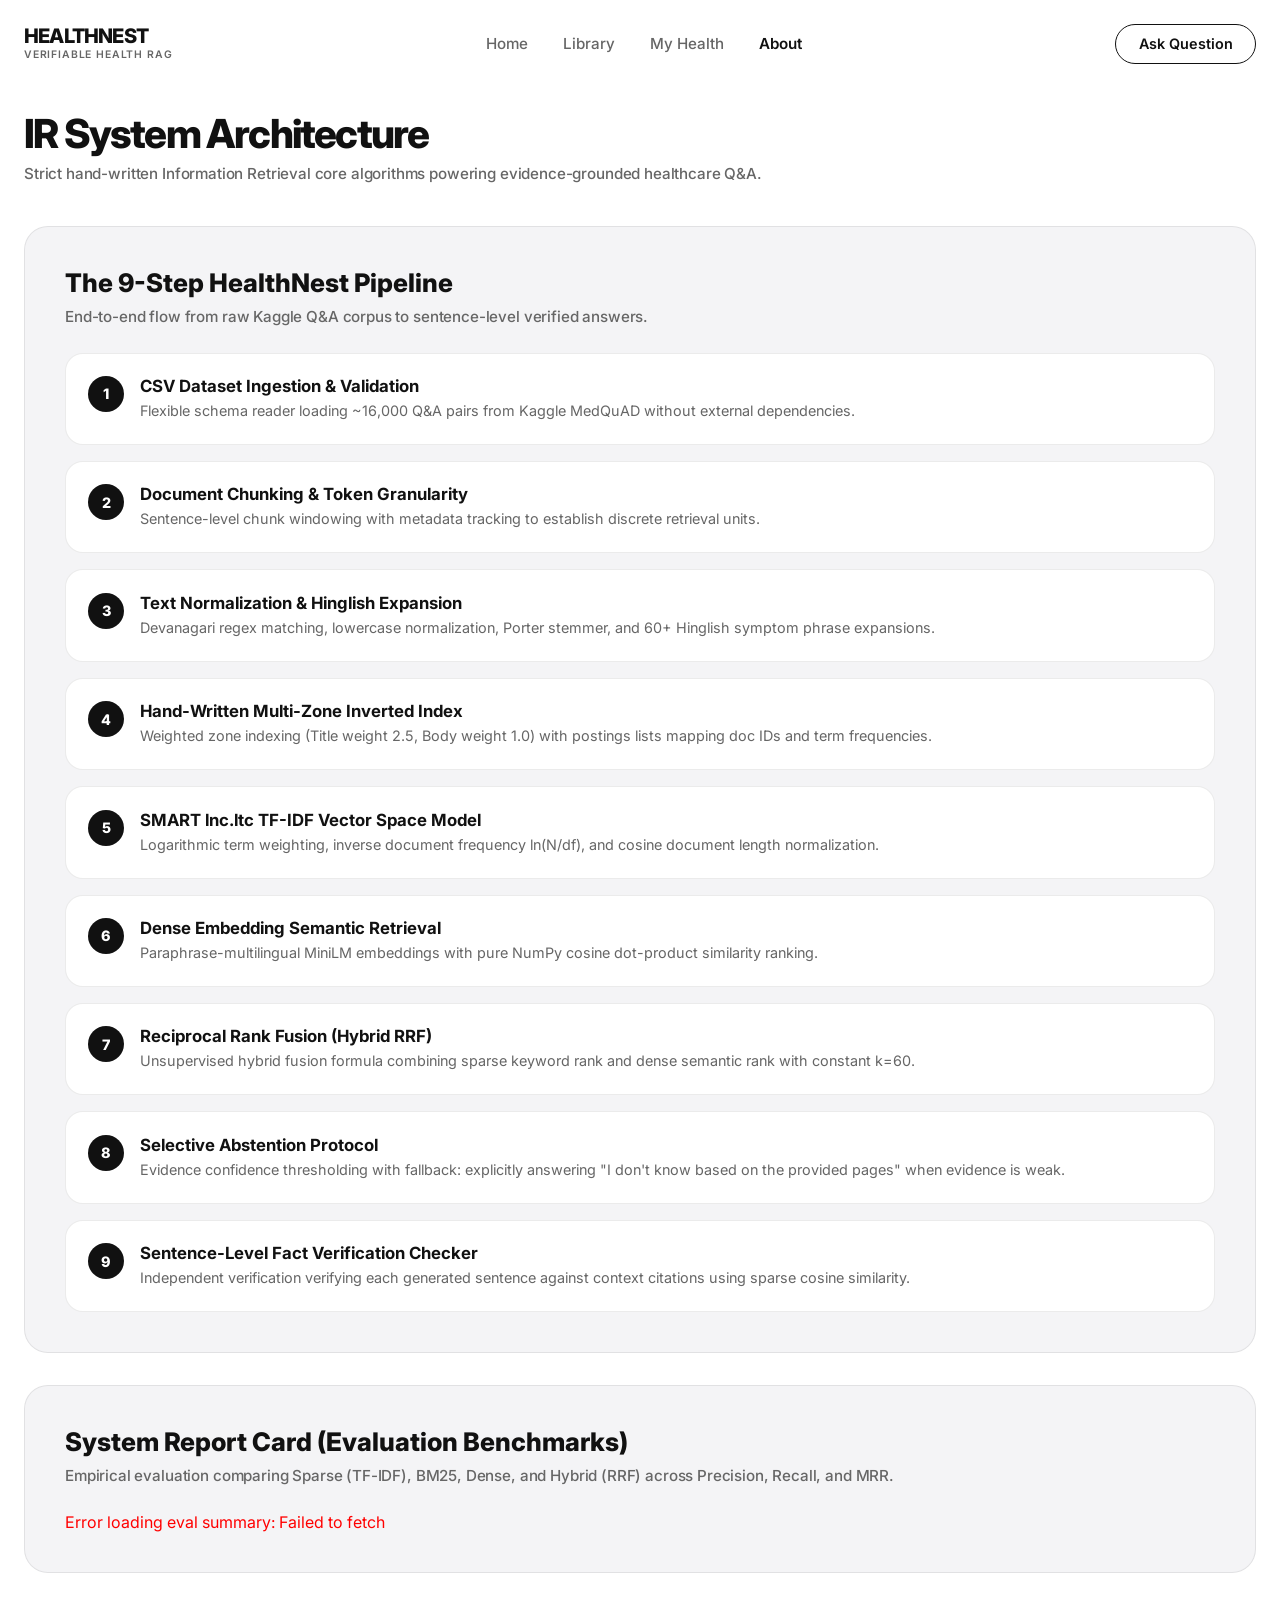
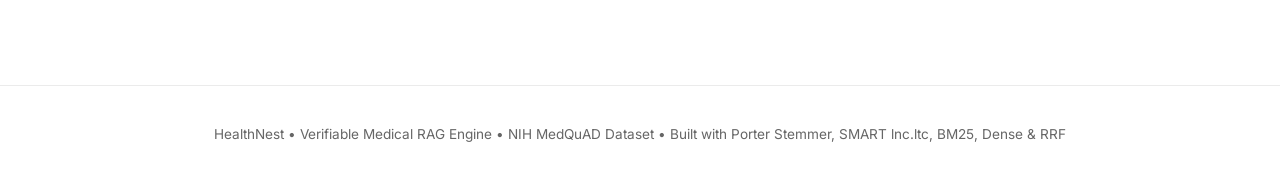
==== commit 75ebdd1a: "Add PageRank/HITS, private patient memory, Wikipedia fallback and model comparison - PageRank and HI" ====
--- a/frontend/about.html
+++ b/frontend/about.html
@@ -26,6 +26,7 @@
       <nav class="header-nav-links">
         <a href="/">Home</a>
         <a href="/library">Library</a>
+        <a href="/my">My Health</a>
         <a href="/about" class="active">About</a>
       </nav>
 
--- a/frontend/css/styles.css
+++ b/frontend/css/styles.css
@@ -26,12 +26,25 @@
     scroll-behavior: smooth;
 }
 
+/* GLOBAL ULTRA-SMOOTH PAGE ENTRY */
+@keyframes pageEnterSmooth {
+    0% {
+        opacity: 0;
+        transform: translateY(8px);
+    }
+    100% {
+        opacity: 1;
+        transform: translateY(0);
+    }
+}
+
 body {
     background-color: var(--bg-body);
     color: var(--text-pure);
     font-family: var(--font-main);
     -webkit-font-smoothing: antialiased;
     overflow-x: hidden;
+    animation: pageEnterSmooth 0.45s cubic-bezier(0.16, 1, 0.3, 1) both;
 }
 
 /* Typography matching exact reference */
@@ -77,27 +90,77 @@
     display: flex;
     justify-content: center;
     align-items: center;
-    z-index: 9999;
+    z-index: 99999;
+    opacity: 1;
+    visibility: visible;
     transition: opacity 0.7s cubic-bezier(0.16, 1, 0.3, 1), visibility 0.7s;
+    pointer-events: all;
+}
+.loader-wrapper.hidden {
+    opacity: 0 !important;
+    visibility: hidden !important;
+    pointer-events: none !important;
+}
+.loader-inner {
+    display: flex;
+    flex-direction: column;
+    align-items: center;
+    justify-content: center;
 }
 .loader-logo {
-    font-size: 2.5rem;
-    letter-spacing: -0.05em;
-    font-weight: 800;
-    color: var(--text-pure);
+    font-size: 2.2rem;
+    letter-spacing: 0.12em;
+    font-weight: 900;
+    color: var(--text-pure);
+    text-transform: uppercase;
+    animation: loaderReveal 0.9s cubic-bezier(0.16, 1, 0.3, 1) forwards;
+}
+.loader-bar {
+    width: 140px;
+    height: 2px;
+    background: rgba(0, 0, 0, 0.08);
+    border-radius: 2px;
+    margin-top: 18px;
+    overflow: hidden;
+    position: relative;
+}
+.loader-bar-fill {
+    position: absolute;
+    top: 0; left: 0; bottom: 0;
+    width: 0%;
+    background: var(--text-pure);
+    animation: loaderBarFillAnim 1.25s cubic-bezier(0.65, 0, 0.35, 1) forwards;
+}
+.loader-sub {
+    font-size: 0.75rem;
+    font-weight: 600;
+    letter-spacing: 0.15em;
+    text-transform: uppercase;
+    color: var(--text-muted);
+    margin-top: 12px;
     opacity: 0;
-    animation: loaderReveal 1s cubic-bezier(0.16, 1, 0.3, 1) forwards;
+    animation: loaderSubReveal 0.9s cubic-bezier(0.16, 1, 0.3, 1) 0.25s forwards;
 }
 @keyframes loaderReveal {
-    0% { opacity: 0; transform: translateY(16px); }
-    100% { opacity: 1; transform: translateY(0); }
+    0% { opacity: 0; transform: translateY(12px) scale(0.98); }
+    100% { opacity: 1; transform: translateY(0) scale(1); }
+}
+@keyframes loaderSubReveal {
+    0% { opacity: 0; transform: translateY(6px); }
+    100% { opacity: 0.7; transform: translateY(0); }
+}
+@keyframes loaderBarFillAnim {
+    0% { width: 0%; }
+    40% { width: 55%; }
+    100% { width: 100%; }
 }
 
 /* SCROLL REVEAL ANIMATIONS */
 .reveal {
     opacity: 0;
-    transform: translateY(25px);
+    transform: translateY(24px);
     transition: opacity 0.8s cubic-bezier(0.16, 1, 0.3, 1), transform 0.8s cubic-bezier(0.16, 1, 0.3, 1);
+    will-change: opacity, transform;
 }
 .reveal.active {
     opacity: 1;
@@ -186,26 +249,23 @@
     border-color: var(--text-pure);
 }
 
-/* BENTO HERO SECTION */
+/* BENTO HERO SECTION - SPACIOUS LUXURY AESTHETIC */
 .hero-bento {
-    padding: 0.5rem 0 3rem 0;
+    padding: 1.5rem 0 4rem 0;
 }
 .bento-grid {
     display: grid;
     grid-template-columns: 1.15fr 0.85fr;
-    gap: 1.5rem;
-    min-height: 650px;
+    gap: 2.2rem;
+    min-height: 680px;
 }
 .bento-col-left {
     display: flex;
     flex-direction: column;
-    gap: 1.5rem;
-}
-.bento-squares {
-    display: grid;
-    grid-template-columns: 1fr 1fr;
-    gap: 1.5rem;
-    height: 190px;
+    gap: 2rem;
+    position: relative;
+    z-index: 50;
+    overflow: visible;
 }
 .bento-box {
     background: var(--bg-card);
@@ -213,8 +273,48 @@
     overflow: hidden;
     position: relative;
     border: 1px solid var(--border-light);
-}
-.box-p { padding: 2.2rem; }
+    transition: transform 0.3s cubic-bezier(0.16, 1, 0.3, 1), box-shadow 0.3s ease;
+}
+
+.hero-search-box {
+    padding: 3.6rem 3.2rem;
+    overflow: visible !important;
+    z-index: 100 !important;
+}
+
+.hero-cta-box {
+    padding: 2.6rem 3.2rem;
+}
+
+.bento-trust-row {
+    display: flex;
+    gap: 22px;
+    flex-wrap: wrap;
+    margin-top: 2rem;
+    padding-top: 1.5rem;
+    border-top: 1px solid rgba(0, 0, 0, 0.06);
+    font-size: 0.8rem;
+    font-weight: 600;
+    color: #666666;
+}
+.bento-trust-row span {
+    display: inline-flex;
+    align-items: center;
+    gap: 7px;
+}
+.bento-trust-row i {
+    color: var(--text-pure);
+    font-size: 0.72rem;
+}
+
+.box-p { padding: 2.5rem; }
+
+/* Page Exit Transition */
+body.page-exit {
+    opacity: 0 !important;
+    transform: translateY(-8px) !important;
+    transition: opacity 0.3s cubic-bezier(0.16, 1, 0.3, 1), transform 0.3s cubic-bezier(0.16, 1, 0.3, 1) !important;
+}
 
 .square-box {
     height: 100%;
@@ -286,13 +386,28 @@
     flex-direction: column;
     justify-content: space-between;
     min-height: 160px;
-    transition: transform 0.3s ease, box-shadow 0.3s ease;
+    transition: transform 0.35s cubic-bezier(0.16, 1, 0.3, 1), box-shadow 0.35s ease;
     border: 1px solid rgba(255, 255, 255, 0.6);
     cursor: pointer;
 }
+.portrait-inner .glass-card:nth-child(1) {
+    animation: subtleFloat1 5.5s ease-in-out infinite;
+}
+.portrait-inner .glass-card:nth-child(2) {
+    animation: subtleFloat2 6.5s ease-in-out infinite 0.9s;
+}
+@keyframes subtleFloat1 {
+    0%, 100% { transform: translateY(0); }
+    50% { transform: translateY(-7px); }
+}
+@keyframes subtleFloat2 {
+    0%, 100% { transform: translateY(0); }
+    50% { transform: translateY(-5px); }
+}
 .glass-card:hover {
-    transform: translateY(-5px);
-    box-shadow: 0 12px 24px rgba(0, 0, 0, 0.08);
+    animation-play-state: paused !important;
+    transform: translateY(-9px) scale(1.02) !important;
+    box-shadow: 0 16px 32px rgba(0, 0, 0, 0.12);
 }
 .glass-card h4 {
     font-size: 1.35rem;
@@ -316,11 +431,12 @@
     align-items: center;
     justify-content: center;
     color: var(--text-pure);
-    transition: background 0.2s ease, color 0.2s ease;
+    transition: background 0.25s ease, color 0.25s ease, transform 0.25s ease;
 }
 .glass-card:hover .arrow-btn {
     background: var(--text-pure);
     color: var(--text-light);
+    transform: translateX(2px);
 }
 
 /* MINIMALIST SEARCH BAR */
@@ -337,11 +453,12 @@
     align-items: center;
     box-shadow: 0 4px 20px rgba(0, 0, 0, 0.06);
     border: 1px solid rgba(0, 0, 0, 0.1);
-    transition: border-color 0.25s ease, box-shadow 0.25s ease;
+    transition: border-color 0.3s ease, box-shadow 0.3s cubic-bezier(0.16, 1, 0.3, 1), transform 0.3s ease;
 }
 .search-pill-container:focus-within {
     border-color: var(--text-pure);
-    box-shadow: 0 8px 30px rgba(0, 0, 0, 0.1);
+    box-shadow: 0 10px 32px rgba(0, 0, 0, 0.08), 0 0 0 2px rgba(17, 17, 17, 0.08);
+    transform: translateY(-1px);
 }
 .search-icon {
     color: var(--text-pure);
@@ -372,12 +489,16 @@
     align-items: center;
     justify-content: center;
     cursor: pointer;
-    transition: transform 0.2s ease, background-color 0.2s ease;
+    transition: transform 0.25s cubic-bezier(0.16, 1, 0.3, 1), background-color 0.25s ease, box-shadow 0.25s ease;
     flex-shrink: 0;
 }
 .btn-search-submit:hover {
-    transform: scale(1.06);
-    background: #333333;
+    transform: scale(1.08);
+    background: #222222;
+    box-shadow: 0 6px 18px rgba(0, 0, 0, 0.2);
+}
+.btn-search-submit:active {
+    transform: scale(0.93);
 }
 
 /* MINIMALIST QUERY CHIPS */
@@ -404,13 +525,17 @@
     font-weight: 600;
     color: var(--text-pure);
     cursor: pointer;
-    transition: all 0.2s ease;
+    transition: transform 0.25s cubic-bezier(0.16, 1, 0.3, 1), border-color 0.25s ease, box-shadow 0.25s ease, background-color 0.25s ease, color 0.25s ease;
 }
 .chip-btn:hover {
-    background: var(--text-pure);
-    color: var(--text-light);
+    background: #ffffff;
+    color: var(--text-pure);
     border-color: var(--text-pure);
     transform: translateY(-2px);
+    box-shadow: 0 6px 16px rgba(0, 0, 0, 0.07);
+}
+.chip-btn:active {
+    transform: scale(0.96);
 }
 
 /* MINIMALIST AUTO-SUGGEST DROPDOWN */
@@ -422,11 +547,14 @@
     right: 0;
     background: rgba(255, 255, 255, 0.98);
     backdrop-filter: blur(20px);
+    -webkit-backdrop-filter: blur(20px);
     border-radius: 18px;
-    padding: 10px;
-    box-shadow: 0 16px 40px rgba(0, 0, 0, 0.1);
-    border: 1px solid var(--border-light);
-    z-index: 999;
+    padding: 8px;
+    box-shadow: 0 20px 50px rgba(0, 0, 0, 0.16);
+    border: 1px solid rgba(0, 0, 0, 0.1);
+    z-index: 99999;
+    max-height: 300px;
+    overflow-y: auto;
 }
 .suggest-dropdown.active {
     display: block;
@@ -465,12 +593,14 @@
     border-radius: var(--radius-bento);
     padding: 2.2rem;
     cursor: pointer;
-    transition: transform 0.3s ease, box-shadow 0.3s ease;
+    transition: transform 0.35s cubic-bezier(0.16, 1, 0.3, 1), box-shadow 0.35s cubic-bezier(0.16, 1, 0.3, 1), border-color 0.3s ease;
     border: 1px solid var(--border-light);
+    overflow: hidden;
 }
 .s-card:hover {
-    transform: translateY(-6px);
-    box-shadow: 0 15px 30px rgba(0,0,0,0.06);
+    transform: translateY(-8px);
+    box-shadow: 0 20px 42px rgba(0, 0, 0, 0.08);
+    border-color: rgba(0, 0, 0, 0.14);
 }
 .s-card h3 {
     font-size: 1.6rem;
@@ -490,6 +620,10 @@
     border-radius: 16px;
     height: 200px;
     object-fit: cover;
+    transition: transform 0.5s cubic-bezier(0.16, 1, 0.3, 1);
+}
+.s-card:hover img {
+    transform: scale(1.04);
 }
 
 /* FULLSCREEN MENU OVERLAY */
@@ -625,29 +759,189 @@
     font-weight: 600;
 }
 
-/* Skeleton Loading */
+/* Skeleton Loading & Progressive IR Synthesis Pipeline */
 .skeleton-loader {
     display: none;
-    background: var(--bg-card);
+    background: #ffffff;
     border-radius: var(--radius-bento);
-    padding: 2.5rem;
+    padding: 2.8rem;
     border: 1px solid var(--border-light);
     margin-bottom: 2rem;
+    opacity: 0;
+    transform: translateY(14px);
+    box-shadow: 0 10px 30px rgba(0, 0, 0, 0.03);
+    transition: opacity 0.4s cubic-bezier(0.16, 1, 0.3, 1), transform 0.4s cubic-bezier(0.16, 1, 0.3, 1);
 }
 .skeleton-loader.active {
     display: block;
-}
+    opacity: 1;
+    transform: translateY(0);
+}
+.skeleton-loader.fade-out {
+    opacity: 0 !important;
+    transform: translateY(-8px) scale(0.995) !important;
+    transition: opacity 0.35s cubic-bezier(0.16, 1, 0.3, 1), transform 0.35s cubic-bezier(0.16, 1, 0.3, 1) !important;
+}
+
+.skeleton-status-header {
+    display: flex;
+    align-items: center;
+    gap: 16px;
+    margin-bottom: 1.8rem;
+}
+.skeleton-pulse-dot {
+    width: 14px;
+    height: 14px;
+    border-radius: 50%;
+    background: #111111;
+    box-shadow: 0 0 0 0 rgba(17, 17, 17, 0.45);
+    animation: pulseDotRing 1.5s infinite cubic-bezier(0.45, 0, 0.55, 1);
+    flex-shrink: 0;
+}
+@keyframes pulseDotRing {
+    0% {
+        box-shadow: 0 0 0 0 rgba(17, 17, 17, 0.5);
+        transform: scale(0.9);
+    }
+    70% {
+        box-shadow: 0 0 0 11px rgba(17, 17, 17, 0);
+        transform: scale(1.18);
+    }
+    100% {
+        box-shadow: 0 0 0 0 rgba(17, 17, 17, 0);
+        transform: scale(0.9);
+    }
+}
+.skeleton-status-info {
+    display: flex;
+    flex-direction: column;
+}
+.skeleton-status-text {
+    font-size: 0.95rem;
+    font-weight: 800;
+    letter-spacing: -0.01em;
+    color: var(--text-pure);
+    transition: color 0.3s ease;
+}
+.skeleton-status-sub {
+    font-size: 0.82rem;
+    color: var(--text-muted);
+    margin-top: 2px;
+}
+
+/* Progressive IR Synthesis Step Bar */
+.skeleton-pipeline-steps {
+    display: flex;
+    align-items: center;
+    justify-content: space-between;
+    background: #f7f7f9;
+    border: 1px solid rgba(0, 0, 0, 0.06);
+    border-radius: 16px;
+    padding: 1.1rem 1.6rem;
+    margin-bottom: 2.2rem;
+}
+.pipeline-node {
+    display: flex;
+    align-items: center;
+    gap: 10px;
+    opacity: 0.4;
+    transition: all 0.45s cubic-bezier(0.16, 1, 0.3, 1);
+}
+.pipeline-node.active {
+    opacity: 1;
+    transform: scale(1.03);
+}
+.node-circle {
+    width: 34px;
+    height: 34px;
+    border-radius: 50%;
+    background: #e4e4e9;
+    color: #666666;
+    display: flex;
+    align-items: center;
+    justify-content: center;
+    font-size: 0.85rem;
+    transition: all 0.4s cubic-bezier(0.16, 1, 0.3, 1);
+}
+.pipeline-node.active .node-circle {
+    background: #111111;
+    color: #ffffff;
+    box-shadow: 0 4px 14px rgba(0, 0, 0, 0.22);
+}
+.node-meta {
+    display: flex;
+    flex-direction: column;
+}
+.node-phase {
+    font-size: 0.7rem;
+    font-weight: 700;
+    text-transform: uppercase;
+    letter-spacing: 0.05em;
+    color: #888888;
+}
+.pipeline-node.active .node-phase {
+    color: var(--text-pure);
+}
+.node-label {
+    font-size: 0.84rem;
+    font-weight: 800;
+    color: var(--text-pure);
+    letter-spacing: -0.01em;
+}
+.pipeline-track {
+    flex: 1;
+    height: 3px;
+    background: #e2e2e7;
+    margin: 0 16px;
+    border-radius: 3px;
+    position: relative;
+    overflow: hidden;
+}
+.pipeline-track-fill {
+    position: absolute;
+    top: 0; left: 0; bottom: 0;
+    width: 0%;
+    background: #111111;
+    transition: width 0.6s cubic-bezier(0.16, 1, 0.3, 1);
+}
+
 .skeleton-line {
     height: 18px;
-    background: linear-gradient(90deg, #e2e8f0 25%, #edf2f7 50%, #e2e8f0 75%);
+    background: linear-gradient(90deg, #f0f0f3 25%, #e1e1e6 50%, #f0f0f3 75%);
     background-size: 200% 100%;
-    animation: shimmer 1.5s infinite;
+    animation: shimmer 1.8s infinite ease-in-out;
     border-radius: 8px;
     margin-bottom: 14px;
 }
 @keyframes shimmer {
     0% { background-position: 200% 0; }
     100% { background-position: -200% 0; }
+}
+
+/* Results Display Section */
+#resultsSection {
+    opacity: 0;
+    transform: translateY(22px);
+    transition: opacity 0.55s cubic-bezier(0.16, 1, 0.3, 1), transform 0.55s cubic-bezier(0.16, 1, 0.3, 1);
+}
+#resultsSection.visible {
+    opacity: 1 !important;
+    transform: translateY(0) !important;
+}
+
+/* Dynamic Stagger Reveal */
+@keyframes smoothCascade {
+    0% {
+        opacity: 0;
+        transform: translateY(16px);
+    }
+    100% {
+        opacity: 1;
+        transform: translateY(0);
+    }
+}
+.stagger-item {
+    animation: smoothCascade 0.55s cubic-bezier(0.16, 1, 0.3, 1) both;
 }
 
 /* Emergency Banner */
@@ -674,6 +968,7 @@
     align-items: baseline;
     flex-wrap: wrap;
     gap: 8px;
+    transition: transform 0.2s ease, background-color 0.2s ease;
 }
 .sentence-item:last-child {
     border-bottom: none;
@@ -687,16 +982,17 @@
     color: #ffffff;
     font-size: 0.75rem;
     font-weight: 700;
-    padding: 3px 8px;
+    padding: 3px 9px;
     border-radius: 6px;
     text-decoration: none;
     margin-left: 4px;
-    transition: transform 0.15s ease, background-color 0.15s ease;
+    transition: transform 0.25s cubic-bezier(0.16, 1, 0.3, 1), background-color 0.2s ease, box-shadow 0.25s ease;
     cursor: pointer;
 }
 .citation-tag:hover {
-    transform: scale(1.1);
-    background: #333333;
+    transform: translateY(-2px) scale(1.1);
+    background: #2b2b2b;
+    box-shadow: 0 4px 12px rgba(0, 0, 0, 0.25);
 }
 
 .answer-badge {
@@ -708,6 +1004,7 @@
     letter-spacing: 0.04em;
     display: inline-flex;
     align-items: center;
+    transition: all 0.25s ease;
 }
 .badge-supported {
     background: #e6f4ea;
@@ -720,23 +1017,40 @@
     border: 1px solid rgba(197, 34, 31, 0.2);
 }
 
-/* Source Cards */
+/* Source Cards with Smooth Highlight Pulse */
 .source-card {
     background: var(--bg-card);
     border-radius: var(--radius-bento);
     padding: 1.8rem 2.2rem;
     border: 1px solid var(--border-light);
     margin-bottom: 1.2rem;
-    transition: transform 0.2s ease, border-color 0.2s ease, box-shadow 0.2s ease;
+    transition: transform 0.35s cubic-bezier(0.16, 1, 0.3, 1), border-color 0.3s ease, box-shadow 0.35s ease;
 }
 .source-card:hover {
-    transform: translateY(-2px);
-    box-shadow: 0 8px 24px rgba(0, 0, 0, 0.04);
+    transform: translateY(-4px);
+    box-shadow: 0 12px 30px rgba(0, 0, 0, 0.06);
+}
+@keyframes highlightPulse {
+    0% {
+        box-shadow: 0 0 0 0 rgba(17, 17, 17, 0.35);
+        border-color: #111111;
+        transform: translateY(-4px) scale(1.01);
+    }
+    50% {
+        box-shadow: 0 0 0 14px rgba(17, 17, 17, 0);
+        border-color: #111111;
+        transform: translateY(-4px) scale(1.01);
+    }
+    100% {
+        box-shadow: 0 12px 30px rgba(0, 0, 0, 0.08);
+        border-color: #111111;
+        transform: translateY(0) scale(1);
+    }
 }
 .source-card.highlighted {
     border-color: #111111;
     background: #ffffff;
-    box-shadow: 0 12px 30px rgba(0, 0, 0, 0.08);
+    animation: highlightPulse 1.25s cubic-bezier(0.16, 1, 0.3, 1) forwards;
 }
 .source-num {
     font-weight: 900;
@@ -940,3 +1254,51 @@
     .service-list { grid-template-columns: 1fr; }
     .inspector-grid { grid-template-columns: 1fr; }
 }
+.topic-btn { background: none; border: none; color: #a1a1aa; padding: 0.5rem 1rem; cursor: pointer; text-align: left; width: 100%; border-radius: 8px; transition: all 0.2s ease; } .topic-btn:hover { background: rgba(255,255,255,0.05); color: #fff; } .topic-btn.active { background: rgba(255,255,255,0.1); color: #fff; font-weight: 600; }
+
+/* MY HEALTH, RECENT SEARCHES, PERMISSION PROMPT, LINK ANALYSIS */
+.visually-hidden { position: absolute; width: 1px; height: 1px; overflow: hidden; clip: rect(0 0 0 0); white-space: nowrap; }
+.visually-hidden:focus-visible, .private-actions:focus-within .btn-pill { outline: 2px solid var(--text-pure); outline-offset: 3px; }
+button.btn-pill { font-family: inherit; }
+.btn-small { padding: 0.35rem 0.9rem; font-size: 0.8rem; flex-shrink: 0; }
+.btn-danger { background: #ffffff; border: 1px solid #c5221f; color: #c5221f; }
+.btn-danger:hover { background: #c5221f; color: #ffffff; }
+.private-heading { font-size: 1.4rem; font-weight: 800; }
+.private-actions { margin: 1.2rem 0; }
+.private-row { display: flex; align-items: center; justify-content: space-between; gap: 1rem; }
+.private-grow { min-width: 0; flex: 1; }
+.private-card { background: #ffffff; border: 1px solid var(--border-light); border-radius: 18px; padding: 1.25rem; margin-top: 1rem; line-height: 1.6; overflow-wrap: anywhere; }
+.private-card summary { cursor: pointer; font-weight: 600; margin-top: 0.6rem; }
+.private-text { white-space: pre-wrap; overflow-wrap: anywhere; background: var(--bg-card); border-radius: 12px; padding: 1rem; margin-top: 0.6rem; font-size: 0.85rem; max-height: 320px; overflow-y: auto; }
+.private-meta { font-size: 0.8rem; color: var(--text-muted); }
+.private-list { list-style: none; margin-top: 1rem; }
+.private-list li { padding: 0.8rem 0; border-top: 1px solid var(--border-light); }
+.link-btn { background: none; border: none; font: inherit; font-weight: 600; color: var(--text-pure); text-align: left; cursor: pointer; overflow-wrap: anywhere; }
+.link-btn:hover { text-decoration: underline; }
+.private-message { min-height: 1.6em; font-weight: 600; margin-bottom: 0.8rem; }
+.private-message.error { color: #c5221f; }
+.suggest-head { display: flex; justify-content: space-between; align-items: center; padding: 6px 14px; font-size: 0.75rem; font-weight: 700; color: var(--text-muted); }
+.suggest-head button { background: none; border: none; font: inherit; color: var(--text-pure); cursor: pointer; text-decoration: underline; }
+.permission-box { background: #ffffff; border: 1px solid var(--text-pure); border-radius: 20px; padding: 1.5rem; margin-top: 1.25rem; line-height: 1.6; }
+.permission-box h3 { font-size: 1.15rem; font-weight: 800; margin-bottom: 0.4rem; }
+.permission-box input { width: 100%; font: inherit; padding: 0.7rem 1rem; border: 1px solid rgba(0,0,0,0.25); border-radius: 12px; margin: 0.8rem 0; }
+.permission-actions { display: flex; gap: 10px; flex-wrap: wrap; }
+.origin-tag { font-size: 0.72rem; font-weight: 700; border: 1px solid var(--border-light); border-radius: var(--radius-pill); padding: 2px 10px; margin-left: 8px; background: #ffffff; white-space: nowrap; }
+.origin-heading { font-size: 1.05rem; font-weight: 800; margin: 1.2rem 0 0.4rem; }
+.meta-pill select { font: inherit; border: none; background: transparent; color: inherit; cursor: pointer; }
+.source-text { white-space: pre-line; overflow-wrap: anywhere; }
+@media (max-width: 640px) {
+    .answer-hero-header { padding: 1.5rem; }
+    .header-inner { flex-wrap: wrap; gap: 0.8rem; }
+    .header-nav-links { gap: 1rem; order: 3; width: 100%; justify-content: space-between; }
+    .header-nav-links a { white-space: nowrap; }
+    .bento-grid > *, .bento-box { min-width: 0; }
+    .bento-box.hero-search-box, .bento-box.hero-cta-box { padding: 1.5rem; }
+    .bento-box.hero-cta-box { flex-wrap: wrap; gap: 1rem; }
+    .bento-box.hero-cta-box .btn-pill { margin-left: 0 !important; }
+    .text-massive { font-size: clamp(1.7rem, 8vw, 2.5rem) !important; }
+    .search-input { min-width: 0; }
+    .bento-trust-row { flex-wrap: wrap; }
+}
+.report-note { font-size: 0.85rem; font-weight: 600; color: var(--text-muted); margin-top: 4px; }
+.report-remark { background: #ffffff; border: 1px solid var(--border-light); border-radius: 14px; padding: 0.9rem 1.1rem; margin-bottom: 0.8rem; font-size: 0.9rem; line-height: 1.6; }
